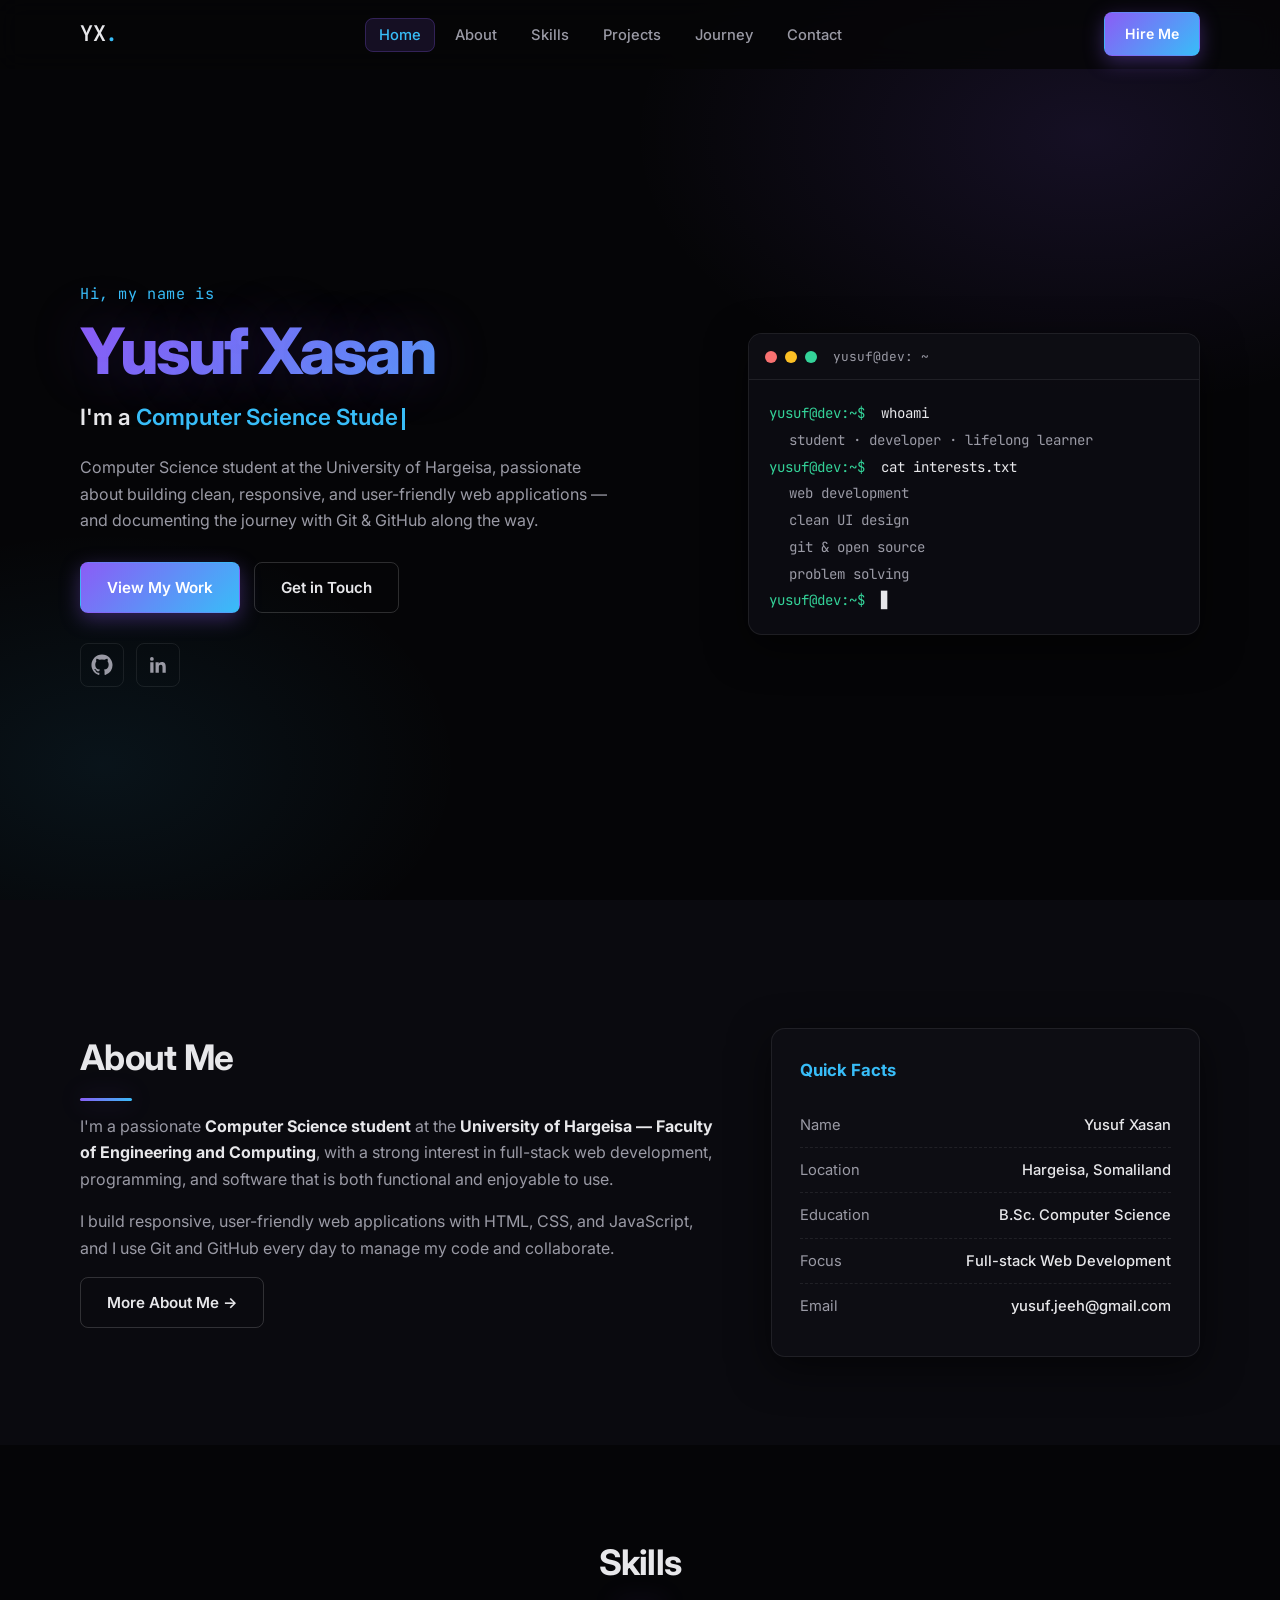
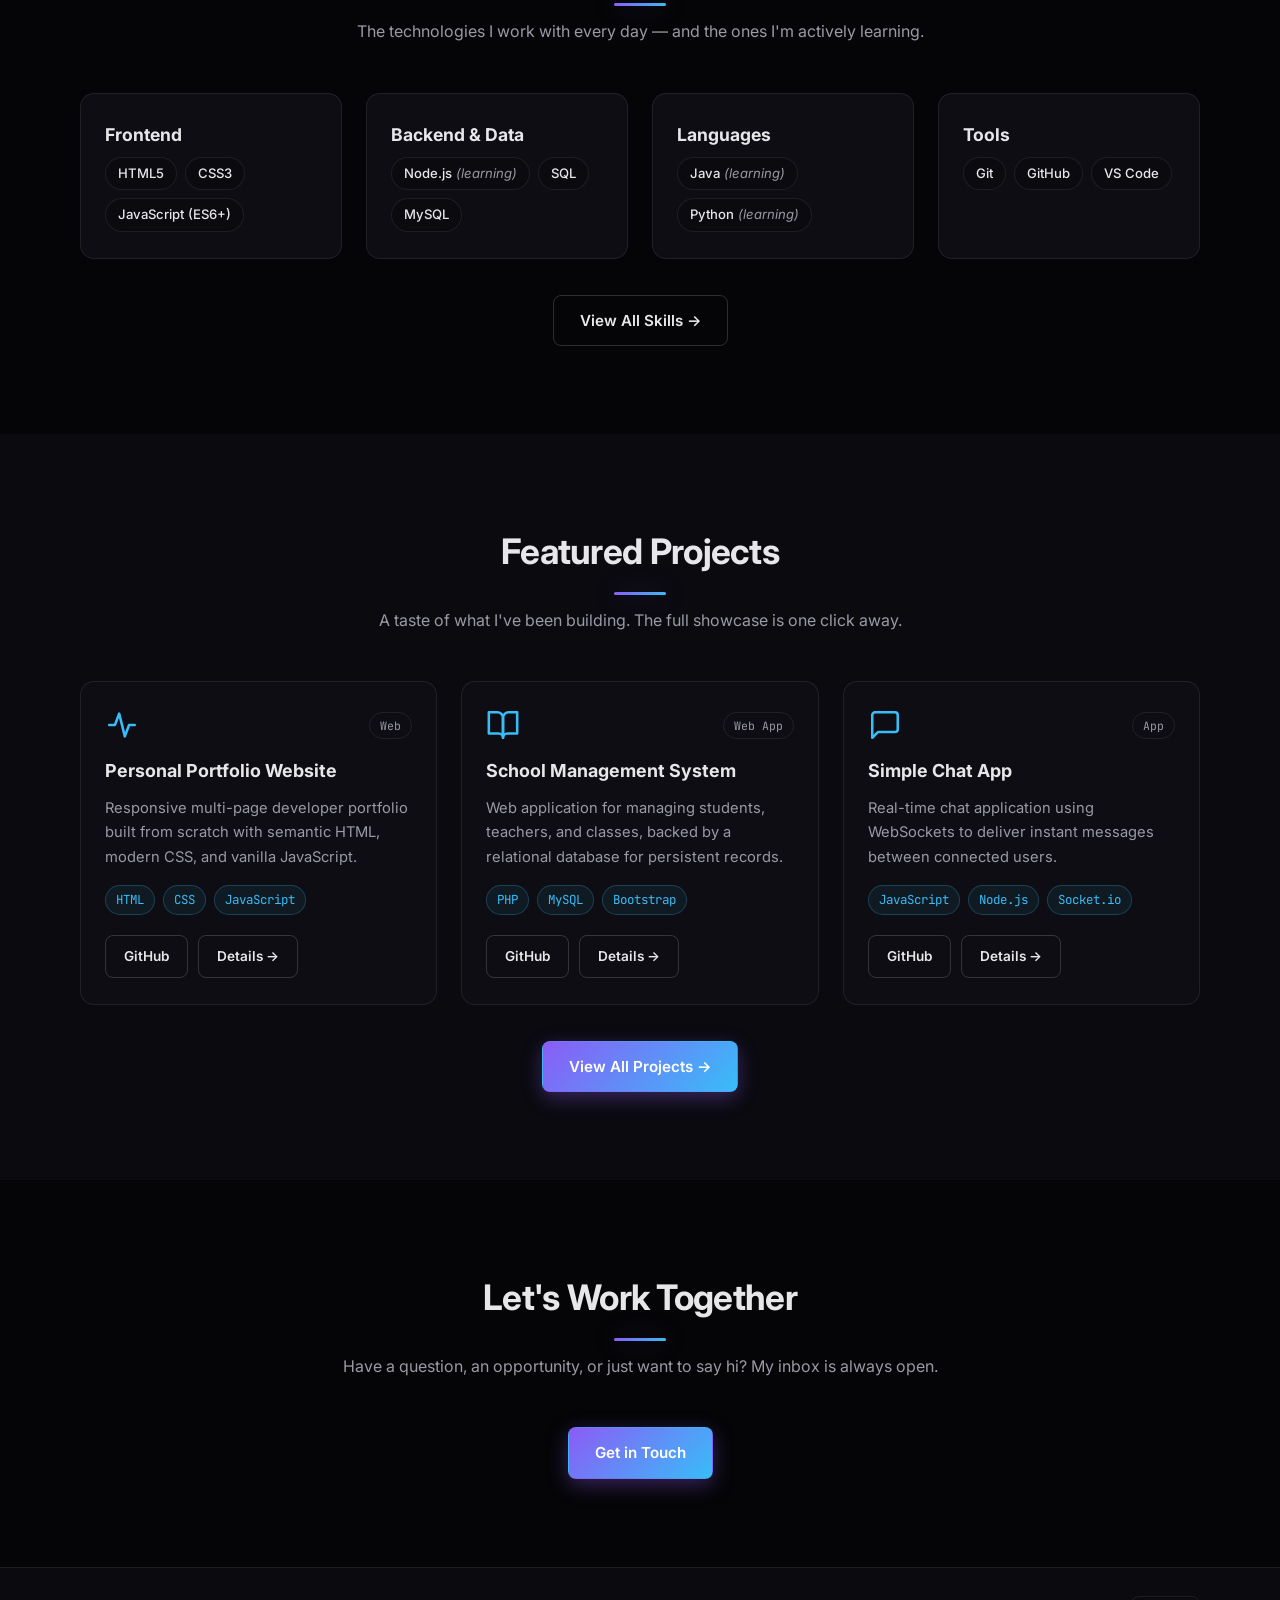
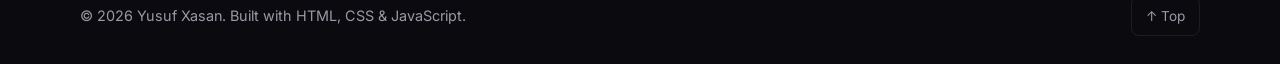
==== index.html @ bbfbe14c "refactor : Changing a name" ====
<!DOCTYPE html>
<html lang="en">
<head>
  <meta charset="UTF-8">
  <meta name="viewport" content="width=device-width, initial-scale=1.0">
  <meta name="description" content="Yusuf Xasan — Computer Science student and developer. Explore my skills, projects, and learning journey.">
  <meta name="author" content="Yusuf Xasan">
  <title>Yousuf H. Osman — Developer Portfolio</title>

  <!-- Favicon (inline SVG) -->
  <link rel="icon" href="data:image/svg+xml,%3Csvg xmlns='http://www.w3.org/2000/svg' viewBox='0 0 100 100'%3E%3Crect width='100' height='100' rx='20' fill='%238b5cf6'/%3E%3Ctext x='50' y='70' font-size='55' font-family='monospace' font-weight='bold' text-anchor='middle' fill='white'%3EYX%3C/text%3E%3C/svg%3E">

  <!-- Fonts -->
  <link rel="preconnect" href="https://fonts.googleapis.com">
  <link rel="preconnect" href="https://fonts.gstatic.com" crossorigin>
  <link href="https://fonts.googleapis.com/css2?family=Inter:wght@400;500;600;700;800&family=JetBrains+Mono:wght@400;600&display=swap" rel="stylesheet">

  <!-- Styles -->
  <link rel="stylesheet" href="css/style.css">
</head>
<body>

  <!-- Header / Navigation -->
  <header class="site-header" id="site-header">
    <nav class="nav container" aria-label="Primary">
      <a href="index.html" class="nav-logo" aria-label="Yusuf Xasan — home">YX<span class="nav-logo-dot">.</span></a>

      <ul class="nav-list" id="nav-list">
        <li><a href="index.html" class="nav-link active" aria-current="page">Home</a></li>
        <li><a href="pages/about.html" class="nav-link">About</a></li>
        <li><a href="pages/skills.html" class="nav-link">Skills</a></li>
        <li><a href="pages/projects.html" class="nav-link">Projects</a></li>
        <li><a href="pages/journey.html" class="nav-link">Journey</a></li>
        <li><a href="pages/contact.html" class="nav-link">Contact</a></li>
      </ul>

      <a href="pages/contact.html" class="btn btn-primary nav-cta">Hire Me</a>

      <button class="nav-toggle" id="nav-toggle" aria-label="Toggle navigation" aria-expanded="false" aria-controls="nav-list">
        <span></span><span></span><span></span>
      </button>
    </nav>
  </header>

  <main>
    <!-- ========== HERO ========== -->
    <section id="home" class="hero">
      <div class="container hero-grid">
        <div class="hero-content">
          <p class="hero-eyebrow reveal">Hi, my name is</p>

          <h1 class="hero-name reveal">Yusuf Xasan</h1>

          <p class="hero-role reveal">
            I'm a <span class="hero-typed" id="hero-typed">Computer Science Student</span>
          </p>

          <p class="hero-desc reveal">
            Computer Science student at the University of Hargeisa, passionate about building
            clean, responsive, and user-friendly web applications — and documenting the journey
            with Git &amp; GitHub along the way.
          </p>

          <div class="hero-actions reveal">
            <a href="pages/projects.html" class="btn btn-primary">View My Work</a>
            <a href="pages/contact.html" class="btn btn-outline">Get in Touch</a>
          </div>

          <div class="hero-social reveal">
            <!-- GitHub: https://github.com/Yousuf-Hassan -->
            <a href="https://github.com/Yousuf-Hassan" target="_blank" rel="noopener noreferrer"
               class="social-link" aria-label="GitHub" title="GitHub">
              <svg viewBox="0 0 24 24" width="22" height="22" fill="currentColor" aria-hidden="true"><path d="M12 .5C5.65.5.5 5.65.5 12c0 5.08 3.29 9.39 7.86 10.91.58.11.79-.25.79-.56 0-.28-.01-1.02-.02-2-3.2.7-3.87-1.54-3.87-1.54-.52-1.33-1.28-1.68-1.28-1.68-1.04-.71.08-.7.08-.7 1.15.08 1.76 1.18 1.76 1.18 1.03 1.75 2.69 1.25 3.34.95.1-.74.4-1.25.72-1.54-2.55-.29-5.23-1.28-5.23-5.68 0-1.26.45-2.28 1.18-3.09-.12-.29-.51-1.46.11-3.05 0 0 .96-.31 3.15 1.18a10.9 10.9 0 0 1 5.74 0c2.19-1.49 3.15-1.18 3.15-1.18.62 1.59.23 2.76.11 3.05.73.81 1.18 1.83 1.18 3.09 0 4.41-2.69 5.38-5.25 5.67.41.35.77 1.05.77 2.12 0 1.53-.01 2.76-.01 3.14 0 .31.21.67.8.56A11.52 11.52 0 0 0 23.5 12C23.5 5.65 18.35.5 12 .5Z"/></svg>
            </a>
            <!-- LinkedIn: placeholder profile link -->
            <a href="https://www.linkedin.com/feed/" target="_blank" rel="noopener noreferrer"
               class="social-link" aria-label="LinkedIn" title="LinkedIn">
              <svg viewBox="0 0 24 24" width="22" height="22" fill="currentColor" aria-hidden="true"><path d="M20.45 20.45h-3.55v-5.57c0-1.33-.03-3.04-1.85-3.04-1.86 0-2.14 1.45-2.14 2.94v5.67H9.35V9h3.41v1.56h.05c.48-.9 1.64-1.85 3.37-1.85 3.6 0 4.27 2.37 4.27 5.46v6.28ZM5.34 7.43a2.06 2.06 0 1 1 0-4.12 2.06 2.06 0 0 1 0 4.12ZM7.12 20.45H3.55V9h3.57v11.45Z"/></svg>
            </a>
          </div>
        </div>

        <!-- Decorative terminal card -->
        <div class="hero-terminal reveal" aria-hidden="true">
          <div class="terminal-bar">
            <span class="terminal-dot"></span>
            <span class="terminal-dot"></span>
            <span class="terminal-dot"></span>
            <span class="terminal-title">yusuf@dev: ~</span>
          </div>
          <div class="terminal-body">
            <p><span class="t-prompt">yusuf@dev:~$</span> whoami</p>
            <p class="t-out">student · developer · lifelong learner</p>
            <p><span class="t-prompt">yusuf@dev:~$</span> cat interests.txt</p>
            <p class="t-out">web development</p>
            <p class="t-out">clean UI design</p>
            <p class="t-out">git &amp; open source</p>
            <p class="t-out">problem solving</p>
            <p><span class="t-prompt">yusuf@dev:~$</span> <span class="t-cursor">▊</span></p>
          </div>
        </div>
      </div>
    </section>

    <!-- ========== ABOUT PREVIEW ========== -->
    <section id="about" class="section" style="background: var(--bg-soft);">
      <div class="container">
        <div class="about-grid">
          <div class="about-text">
            <h2 class="section-title reveal">About Me</h2>
            <p class="reveal">
              I'm a passionate <strong>Computer Science student</strong> at the
              <strong>University of Hargeisa — Faculty of Engineering and Computing</strong>,
              with a strong interest in full-stack web development, programming, and software
              that is both functional and enjoyable to use.
            </p>
            <p class="reveal">
              I build responsive, user-friendly web applications with HTML, CSS, and JavaScript,
              and I use Git and GitHub every day to manage my code and collaborate.
            </p>
            <a href="pages/about.html" class="btn btn-outline reveal">More About Me →</a>
          </div>

          <aside class="about-card reveal">
            <h3 class="about-card-title">Quick Facts</h3>
            <ul class="facts-list">
              <li><span class="fact-label">Name</span><span class="fact-value">Yusuf Xasan</span></li>
              <li><span class="fact-label">Location</span><span class="fact-value">Hargeisa, Somaliland</span></li>
              <li><span class="fact-label">Education</span><span class="fact-value">B.Sc. Computer Science</span></li>
              <li><span class="fact-label">Focus</span><span class="fact-value">Full-stack Web Development</span></li>
              <li><span class="fact-label">Email</span><span class="fact-value">yusuf.jeeh@gmail.com</span></li>
            </ul>
          </aside>
        </div>
      </div>
    </section>

    <!-- ========== SKILLS PREVIEW ========== -->
    <section id="skills" class="section">
      <div class="container">
        <h2 class="section-title center reveal">Skills</h2>
        <p class="section-sub center reveal">
          The technologies I work with every day — and the ones I'm actively learning.
        </p>

        <div class="skills-grid">
          <article class="skill-card reveal">
            <h3 class="skill-card-title">Frontend</h3>
            <ul class="skill-tags">
              <li>HTML5</li><li>CSS3</li><li>JavaScript (ES6+)</li>
            </ul>
          </article>
          <article class="skill-card reveal">
            <h3 class="skill-card-title">Backend &amp; Data</h3>
            <ul class="skill-tags">
              <li>Node.js <span class="tag-note">(learning)</span></li>
              <li>SQL</li><li>MySQL</li>
            </ul>
          </article>
          <article class="skill-card reveal">
            <h3 class="skill-card-title">Languages</h3>
            <ul class="skill-tags">
              <li>Java <span class="tag-note">(learning)</span></li>
              <li>Python <span class="tag-note">(learning)</span></li>
            </ul>
          </article>
          <article class="skill-card reveal">
            <h3 class="skill-card-title">Tools</h3>
            <ul class="skill-tags">
              <li>Git</li><li>GitHub</li><li>VS Code</li>
            </ul>
          </article>
        </div>

        <div style="text-align: center; margin-top: 36px;">
          <a href="pages/skills.html" class="btn btn-outline reveal">View All Skills →</a>
        </div>
      </div>
    </section>

    <!-- ========== FEATURED PROJECTS ========== -->
    <section id="projects" class="section" style="background: var(--bg-soft);">
      <div class="container">
        <h2 class="section-title center reveal">Featured Projects</h2>
        <p class="section-sub center reveal">
          A taste of what I've been building. The full showcase is one click away.
        </p>

        <div class="projects-grid">
          <!-- Project 1 -->
          <article class="project-card reveal">
            <div class="project-card-head">
              <svg viewBox="0 0 24 24" width="34" height="34" fill="none" stroke="var(--accent-2)" stroke-width="1.8" stroke-linecap="round" stroke-linejoin="round" aria-hidden="true"><path d="M3 12h4l3-8 4 16 3-8h4"/></svg>
              <span class="project-category">Web</span>
            </div>
            <h3 class="project-title">Personal Portfolio Website</h3>
            <p class="project-desc">
              Responsive multi-page developer portfolio built from scratch with semantic HTML,
              modern CSS, and vanilla JavaScript.
            </p>
            <ul class="project-tech">
              <li>HTML</li><li>CSS</li><li>JavaScript</li>
            </ul>
            <div class="project-actions">
              <a href="https://github.com/Yousuf-Hassan" target="_blank" rel="noopener noreferrer" class="btn btn-outline btn-sm">GitHub</a>
              <a href="pages/projects.html" class="btn btn-outline btn-sm">Details →</a>
            </div>
          </article>

          <!-- Project 2 -->
          <article class="project-card reveal">
            <div class="project-card-head">
              <svg viewBox="0 0 24 24" width="34" height="34" fill="none" stroke="var(--accent-2)" stroke-width="1.8" stroke-linecap="round" stroke-linejoin="round" aria-hidden="true"><path d="M2 3h6a4 4 0 0 1 4 4v14a3 3 0 0 0-3-3H2z"/><path d="M22 3h-6a4 4 0 0 0-4 4v14a3 3 0 0 1 3-3h7z"/></svg>
              <span class="project-category">Web App</span>
            </div>
            <h3 class="project-title">School Management System</h3>
            <p class="project-desc">
              Web application for managing students, teachers, and classes, backed by a relational
              database for persistent records.
            </p>
            <ul class="project-tech">
              <li>PHP</li><li>MySQL</li><li>Bootstrap</li>
            </ul>
            <div class="project-actions">
              <a href="https://github.com/Yousuf-Hassan" target="_blank" rel="noopener noreferrer" class="btn btn-outline btn-sm">GitHub</a>
              <a href="pages/projects.html" class="btn btn-outline btn-sm">Details →</a>
            </div>
          </article>

          <!-- Project 3 -->
          <article class="project-card reveal">
            <div class="project-card-head">
              <svg viewBox="0 0 24 24" width="34" height="34" fill="none" stroke="var(--accent-2)" stroke-width="1.8" stroke-linecap="round" stroke-linejoin="round" aria-hidden="true"><path d="M21 15a2 2 0 0 1-2 2H7l-4 4V5a2 2 0 0 1 2-2h14a2 2 0 0 1 2 2z"/></svg>
              <span class="project-category">App</span>
            </div>
            <h3 class="project-title">Simple Chat App</h3>
            <p class="project-desc">
              Real-time chat application using WebSockets to deliver instant messages between
              connected users.
            </p>
            <ul class="project-tech">
              <li>JavaScript</li><li>Node.js</li><li>Socket.io</li>
            </ul>
            <div class="project-actions">
              <a href="https://github.com/Yousuf-Hassan" target="_blank" rel="noopener noreferrer" class="btn btn-outline btn-sm">GitHub</a>
              <a href="pages/projects.html" class="btn btn-outline btn-sm">Details →</a>
            </div>
          </article>
        </div>

        <div style="text-align: center; margin-top: 36px;">
          <a href="pages/projects.html" class="btn btn-primary reveal">View All Projects →</a>
        </div>
      </div>
    </section>

    <!-- ========== CONTACT STRIP ========== -->
    <section id="contact" class="section">
      <div class="container" style="text-align: center;">
        <h2 class="section-title center reveal">Let's Work Together</h2>
        <p class="section-sub center reveal">
          Have a question, an opportunity, or just want to say hi? My inbox is always open.
        </p>
        <a href="pages/contact.html" class="btn btn-primary reveal">Get in Touch</a>
      </div>
    </section>
  </main>

  <!-- Footer -->
  <footer class="site-footer">
    <div class="container footer-inner">
      <p>© <span id="year"></span> Yusuf Xasan. Built with HTML, CSS &amp; JavaScript.</p>
      <a href="#home" class="back-to-top" aria-label="Back to top">↑ Top</a>
    </div>
  </footer>

  <script src="js/main.js"></script>
</body>
</html>
---- css/style.css ----
/* =========================================================
   Yusuf Xasan — Developer Portfolio
   Premium black/dark theme — shared styles for all pages
   ========================================================= */

/* ---------- Design tokens ---------- */
:root {
  --bg: #050507;
  --bg-soft: #0a0a0f;
  --surface: #0d0d13;
  --surface-2: #14141c;
  --border: rgba(255, 255, 255, 0.08);
  --border-strong: rgba(255, 255, 255, 0.16);
  --text: #e7e7ea;
  --text-muted: #9a9aa5;
  --accent: #8b5cf6;
  --accent-2: #38bdf8;
  --gradient: linear-gradient(135deg, var(--accent), var(--accent-2));
  --glow: 0 0 24px rgba(139, 92, 246, 0.35);
  --success: #34d399;
  --danger: #f87171;
  --radius: 14px;
  --radius-sm: 8px;
  --shadow: 0 12px 40px rgba(0, 0, 0, 0.55);
  --font-body: 'Inter', system-ui, -apple-system, sans-serif;
  --font-mono: 'JetBrains Mono', 'Fira Code', monospace;
  --nav-height: 68px;
  --container: 1120px;
  --transition: 0.25s ease;
}

/* ---------- Reset ---------- */
*,
*::before,
*::after {
  box-sizing: border-box;
  margin: 0;
  padding: 0;
}

html {
  scroll-behavior: smooth;
  scroll-padding-top: calc(var(--nav-height) + 12px);
}

body {
  font-family: var(--font-body);
  background-color: var(--bg);
  color: var(--text);
  line-height: 1.65;
  -webkit-font-smoothing: antialiased;
}

body::before {
  /* subtle fixed glow at the top of every page */
  content: '';
  position: fixed;
  inset: 0 0 auto 0;
  height: 420px;
  background:
    radial-gradient(600px 300px at 80% -80px, rgba(139, 92, 246, 0.14), transparent 70%),
    radial-gradient(500px 280px at 10% -120px, rgba(56, 189, 248, 0.10), transparent 70%);
  pointer-events: none;
  z-index: -1;
}

img {
  max-width: 100%;
  display: block;
}

a {
  color: inherit;
  text-decoration: none;
}

ul {
  list-style: none;
}

button {
  font-family: inherit;
  cursor: pointer;
}

.container {
  width: min(var(--container), 92%);
  margin-inline: auto;
}

.section {
  padding: 88px 0;
}

.section-title {
  font-size: clamp(1.7rem, 3.6vw, 2.2rem);
  font-weight: 700;
  margin-bottom: 12px;
  letter-spacing: -0.02em;
}

.section-title::after {
  content: '';
  display: block;
  width: 52px;
  height: 3px;
  margin-top: 12px;
  border-radius: 4px;
  background: var(--gradient);
  box-shadow: var(--glow);
}

.section-title.center {
  text-align: center;
}

.section-title.center::after {
  margin-inline: auto;
}

.section-sub {
  color: var(--text-muted);
  max-width: 640px;
  margin-bottom: 48px;
}

.section-sub.center {
  margin-inline: auto;
  text-align: center;
}

/* ---------- Buttons ---------- */
.btn {
  display: inline-flex;
  align-items: center;
  justify-content: center;
  gap: 8px;
  padding: 12px 26px;
  border-radius: var(--radius-sm);
  font-weight: 600;
  font-size: 0.95rem;
  border: 1px solid transparent;
  transition: var(--transition);
}

.btn-primary {
  background: var(--gradient);
  color: #fff;
  box-shadow: 0 6px 20px rgba(139, 92, 246, 0.35);
}

.btn-primary:hover {
  transform: translateY(-2px);
  box-shadow: 0 0 0 1px rgba(139, 92, 246, 0.4), 0 10px 28px rgba(139, 92, 246, 0.5);
}

.btn-outline {
  border-color: var(--border-strong);
  color: var(--text);
  background: transparent;
}

.btn-outline:hover {
  border-color: var(--accent);
  color: var(--accent-2);
  box-shadow: 0 0 18px rgba(139, 92, 246, 0.25);
}

.btn-sm {
  padding: 9px 18px;
  font-size: 0.85rem;
}

/* ---------- Header / Navigation ---------- */
.site-header {
  position: fixed;
  top: 0;
  left: 0;
  width: 100%;
  z-index: 100;
  background: rgba(5, 5, 7, 0.8);
  backdrop-filter: blur(12px);
  border-bottom: 1px solid transparent;
  transition: var(--transition);
}

.site-header.scrolled {
  border-bottom-color: var(--border);
  background: rgba(5, 5, 7, 0.94);
}

.nav {
  height: var(--nav-height);
  display: flex;
  align-items: center;
  justify-content: space-between;
  gap: 20px;
}

.nav-logo {
  font-family: var(--font-mono);
  font-weight: 600;
  font-size: 1.35rem;
  letter-spacing: -0.02em;
}

.nav-logo-dot {
  color: var(--accent-2);
}

.nav-list {
  display: flex;
  gap: 6px;
}

.nav-link {
  padding: 8px 14px;
  border-radius: var(--radius-sm);
  font-size: 0.92rem;
  font-weight: 500;
  color: var(--text-muted);
  transition: var(--transition);
}

.nav-link:hover {
  color: var(--text);
}

.nav-link.active {
  color: var(--accent-2);
  background: rgba(139, 92, 246, 0.12);
  border: 1px solid rgba(139, 92, 246, 0.25);
  padding: 7px 13px;
}

.nav-cta {
  padding: 9px 20px;
  font-size: 0.88rem;
}

/* Hamburger (mobile) */
.nav-toggle {
  display: none;
  flex-direction: column;
  gap: 5px;
  background: none;
  border: none;
  padding: 6px;
}

.nav-toggle span {
  width: 24px;
  height: 2px;
  background: var(--text);
  border-radius: 2px;
  transition: var(--transition);
}

.nav-toggle.open span:nth-child(1) { transform: translateY(7px) rotate(45deg); }
.nav-toggle.open span:nth-child(2) { opacity: 0; }
.nav-toggle.open span:nth-child(3) { transform: translateY(-7px) rotate(-45deg); }

/* ---------- Home hero ---------- */
.hero {
  min-height: 100vh;
  display: flex;
  align-items: center;
  padding-top: var(--nav-height);
  background:
    radial-gradient(700px 420px at 85% 15%, rgba(139, 92, 246, 0.12), transparent 65%),
    radial-gradient(550px 360px at 8% 85%, rgba(56, 189, 248, 0.08), transparent 65%),
    var(--bg);
}

.hero-grid {
  display: grid;
  grid-template-columns: 1.15fr 0.85fr;
  gap: 56px;
  align-items: center;
}

.hero-eyebrow {
  font-family: var(--font-mono);
  color: var(--accent-2);
  font-size: 0.95rem;
  margin-bottom: 10px;
  letter-spacing: 0.04em;
}

.hero-name {
  font-size: clamp(2.6rem, 6vw, 4rem);
  font-weight: 800;
  letter-spacing: -0.03em;
  line-height: 1.08;
  background: var(--gradient);
  -webkit-background-clip: text;
  background-clip: text;
  -webkit-text-fill-color: transparent;
  color: transparent;
  text-shadow: 0 0 60px rgba(139, 92, 246, 0.25);
}

.hero-role {
  font-size: clamp(1.1rem, 2.4vw, 1.4rem);
  font-weight: 600;
  color: var(--text);
  margin: 14px 0 18px;
  min-height: 1.6em;
}

.hero-typed {
  color: var(--accent-2);
}

.hero-typed::after {
  content: '';
  display: inline-block;
  width: 3px;
  height: 1em;
  margin-left: 4px;
  vertical-align: text-bottom;
  background: var(--accent-2);
  animation: blink 0.9s step-end infinite;
}

@keyframes blink {
  50% { opacity: 0; }
}

.hero-desc {
  color: var(--text-muted);
  max-width: 540px;
  margin-bottom: 28px;
}

.hero-actions {
  display: flex;
  gap: 14px;
  flex-wrap: wrap;
  margin-bottom: 30px;
}

.hero-social {
  display: flex;
  gap: 12px;
}

.social-link {
  display: inline-flex;
  align-items: center;
  justify-content: center;
  width: 44px;
  height: 44px;
  border: 1px solid var(--border);
  border-radius: var(--radius-sm);
  color: var(--text-muted);
  transition: var(--transition);
}

.social-link:hover {
  color: var(--accent-2);
  border-color: var(--accent);
  box-shadow: 0 0 16px rgba(139, 92, 246, 0.3);
  transform: translateY(-3px);
}

/* Terminal card */
.hero-terminal {
  border: 1px solid var(--border);
  border-radius: var(--radius);
  background: rgba(13, 13, 19, 0.85);
  box-shadow: var(--shadow);
  overflow: hidden;
}

.terminal-bar {
  display: flex;
  align-items: center;
  gap: 8px;
  padding: 12px 16px;
  background: var(--surface);
  border-bottom: 1px solid var(--border);
}

.terminal-dot {
  width: 12px;
  height: 12px;
  border-radius: 50%;
  background: var(--danger);
}

.terminal-dot:nth-child(2) { background: #fbbf24; }
.terminal-dot:nth-child(3) { background: var(--success); }

.terminal-title {
  margin-left: 8px;
  font-family: var(--font-mono);
  font-size: 0.8rem;
  color: var(--text-muted);
}

.terminal-body {
  padding: 20px;
  font-family: var(--font-mono);
  font-size: 0.88rem;
  line-height: 1.9;
}

.t-prompt {
  color: var(--success);
  margin-right: 8px;
}

.t-out {
  color: var(--text-muted);
  padding-left: 1.4em;
}

.t-cursor {
  animation: blink 1s step-end infinite;
}

/* ---------- Page hero (subpages) ---------- */
.page-hero {
  padding: calc(var(--nav-height) + 88px) 0 64px;
  border-bottom: 1px solid var(--border);
  background:
    radial-gradient(600px 300px at 75% -40px, rgba(139, 92, 246, 0.10), transparent 70%),
    var(--bg-soft);
}

.page-hero-inner {
  display: flex;
  flex-direction: column;
  gap: 16px;
}

.page-kicker {
  font-family: var(--font-mono);
  font-size: 0.85rem;
  color: var(--accent-2);
  letter-spacing: 0.06em;
  text-transform: uppercase;
}

.page-hero-title {
  font-size: clamp(2.2rem, 5vw, 3.2rem);
  font-weight: 800;
  letter-spacing: -0.03em;
  line-height: 1.1;
  background: var(--gradient);
  -webkit-background-clip: text;
  background-clip: text;
  -webkit-text-fill-color: transparent;
  color: transparent;
}

.page-hero-sub {
  color: var(--text-muted);
  max-width: 640px;
}

/* ---------- Cards ---------- */
.card {
  background: var(--surface);
  border: 1px solid var(--border);
  border-radius: var(--radius);
  padding: 26px 24px;
  transition: var(--transition);
}

.card:hover {
  transform: translateY(-4px);
  border-color: rgba(139, 92, 246, 0.45);
  box-shadow: var(--shadow);
}

/* ---------- About (home preview + about page) ---------- */
.about-grid {
  display: grid;
  grid-template-columns: 1.2fr 0.8fr;
  gap: 48px;
  align-items: start;
  margin-top: 40px;
}

.about-text p {
  color: var(--text-muted);
  margin-bottom: 16px;
}

.about-text strong {
  color: var(--text);
}

.about-card {
  background: var(--surface);
  border: 1px solid var(--border);
  border-radius: var(--radius);
  padding: 28px;
  box-shadow: var(--shadow);
}

.about-card-title {
  font-size: 1.05rem;
  margin-bottom: 18px;
  color: var(--accent-2);
}

.facts-list li {
  display: flex;
  justify-content: space-between;
  gap: 16px;
  padding: 10px 0;
  border-bottom: 1px dashed var(--border);
  font-size: 0.92rem;
}

.facts-list li:last-child {
  border-bottom: none;
}

.fact-label {
  color: var(--text-muted);
}

.fact-value {
  text-align: right;
  font-weight: 500;
}

/* ---------- Skills ---------- */
.skills-grid {
  display: grid;
  grid-template-columns: repeat(auto-fit, minmax(240px, 1fr));
  gap: 24px;
  margin-top: 8px;
}

.skill-card {
  background: var(--surface);
  border: 1px solid var(--border);
  border-radius: var(--radius);
  padding: 26px 24px;
  transition: var(--transition);
}

.skill-card:hover {
  transform: translateY(-4px);
  border-color: rgba(139, 92, 246, 0.45);
  box-shadow: var(--shadow);
}

.skill-card-icon {
  width: 52px;
  height: 52px;
  display: flex;
  align-items: center;
  justify-content: center;
  border-radius: 12px;
  background: rgba(139, 92, 246, 0.14);
  color: var(--accent);
  box-shadow: inset 0 0 0 1px rgba(139, 92, 246, 0.25);
  margin-bottom: 16px;
}

.skill-card-title {
  font-size: 1.1rem;
  margin-bottom: 8px;
}

.skill-card-text {
  color: var(--text-muted);
  font-size: 0.92rem;
  margin-bottom: 16px;
}

.skill-tags {
  display: flex;
  flex-wrap: wrap;
  gap: 8px;
}

.skill-tags li {
  font-size: 0.82rem;
  font-weight: 500;
  padding: 5px 12px;
  border-radius: 999px;
  border: 1px solid var(--border);
  color: var(--text);
  background: var(--bg-soft);
  transition: var(--transition);
}

.skill-tags li:hover {
  border-color: var(--accent);
  color: var(--accent-2);
  box-shadow: 0 0 12px rgba(139, 92, 246, 0.25);
}

.tag-note {
  color: var(--text-muted);
  font-weight: 400;
  font-style: italic;
}

/* ---------- Projects ---------- */
.projects-grid {
  display: grid;
  grid-template-columns: repeat(auto-fit, minmax(300px, 1fr));
  gap: 24px;
  margin-top: 8px;
}

.project-card {
  display: flex;
  flex-direction: column;
  background: var(--surface);
  border: 1px solid var(--border);
  border-radius: var(--radius);
  padding: 26px 24px;
  transition: var(--transition);
}

.project-card:hover {
  transform: translateY(-4px);
  border-color: rgba(139, 92, 246, 0.45);
  box-shadow: var(--shadow);
}

.project-card-head {
  display: flex;
  align-items: center;
  justify-content: space-between;
  margin-bottom: 14px;
}

.project-category {
  font-family: var(--font-mono);
  font-size: 0.72rem;
  color: var(--text-muted);
  border: 1px solid var(--border);
  padding: 3px 10px;
  border-radius: 999px;
}

.project-title {
  font-size: 1.12rem;
  margin-bottom: 10px;
}

.project-desc {
  color: var(--text-muted);
  font-size: 0.92rem;
  margin-bottom: 16px;
  flex-grow: 1;
}

.project-tech {
  display: flex;
  flex-wrap: wrap;
  gap: 8px;
  margin-bottom: 20px;
}

.project-tech li {
  font-family: var(--font-mono);
  font-size: 0.78rem;
  color: var(--accent-2);
  background: rgba(56, 189, 248, 0.07);
  border: 1px solid rgba(56, 189, 248, 0.25);
  padding: 4px 10px;
  border-radius: 999px;
}

.project-actions {
  display: flex;
  gap: 10px;
}

.demo-note {
  font-weight: 400;
  color: var(--text-muted);
}

/* ---------- Journey timeline ---------- */
.learning-grid {
  display: grid;
  grid-template-columns: repeat(auto-fit, minmax(300px, 1fr));
  gap: 24px;
  margin-top: 8px;
  align-items: start;
}

.learning-card {
  background: var(--surface);
  border: 1px solid var(--border);
  border-radius: var(--radius);
  padding: 28px 26px;
}

.learning-card-title {
  font-size: 1.15rem;
  margin-bottom: 20px;
  padding-bottom: 12px;
  border-bottom: 1px solid var(--border);
  color: var(--accent-2);
}

.timeline {
  display: flex;
  flex-direction: column;
  gap: 22px;
}

.timeline-item {
  position: relative;
  padding-left: 18px;
}

.timeline-item::before {
  content: '';
  position: absolute;
  left: 0;
  top: 8px;
  width: 8px;
  height: 8px;
  border-radius: 50%;
  background: var(--gradient);
  box-shadow: 0 0 10px rgba(139, 92, 246, 0.6);
}

.timeline-period {
  display: inline-block;
  font-family: var(--font-mono);
  font-size: 0.75rem;
  color: var(--accent-2);
  background: rgba(56, 189, 248, 0.07);
  border: 1px solid rgba(56, 189, 248, 0.25);
  padding: 2px 10px;
  border-radius: 999px;
  margin-bottom: 8px;
}

.timeline-heading {
  font-size: 1rem;
  margin-bottom: 6px;
}

.timeline-text {
  color: var(--text-muted);
  font-size: 0.9rem;
}

/* Full-width vertical timeline (journey page) */
.journey-timeline {
  position: relative;
  margin-top: 8px;
  padding-left: 28px;
}

.journey-timeline::before {
  content: '';
  position: absolute;
  left: 6px;
  top: 4px;
  bottom: 4px;
  width: 2px;
  background: linear-gradient(180deg, var(--accent), var(--accent-2), transparent);
}

.journey-item {
  position: relative;
  margin-bottom: 40px;
}

.journey-item::before {
  content: '';
  position: absolute;
  left: -28px;
  top: 6px;
  width: 14px;
  height: 14px;
  border-radius: 50%;
  background: var(--bg);
  border: 2px solid var(--accent);
  box-shadow: 0 0 14px rgba(139, 92, 246, 0.6);
}

.journey-item:last-child {
  margin-bottom: 0;
}

.journey-period {
  font-family: var(--font-mono);
  font-size: 0.78rem;
  color: var(--accent-2);
  margin-bottom: 4px;
}

.journey-title {
  font-size: 1.25rem;
  margin-bottom: 8px;
}

.journey-text {
  color: var(--text-muted);
  max-width: 720px;
}

/* ---------- Contact ---------- */
.contact-grid {
  display: grid;
  grid-template-columns: 0.85fr 1.15fr;
  gap: 32px;
  align-items: start;
  margin-top: 8px;
}

.contact-list {
  display: flex;
  flex-direction: column;
  gap: 6px;
}

.contact-item {
  display: flex;
  align-items: center;
  gap: 16px;
  padding: 14px;
  border-radius: var(--radius-sm);
  transition: var(--transition);
}

.contact-item:hover {
  background: var(--surface);
}

.contact-icon {
  flex-shrink: 0;
  width: 44px;
  height: 44px;
  display: flex;
  align-items: center;
  justify-content: center;
  border-radius: 12px;
  background: rgba(139, 92, 246, 0.14);
  color: var(--accent);
  box-shadow: inset 0 0 0 1px rgba(139, 92, 246, 0.25);
}

.contact-label {
  display: block;
  font-size: 0.78rem;
  text-transform: uppercase;
  letter-spacing: 0.06em;
  color: var(--text-muted);
}

.contact-value {
  font-size: 0.95rem;
  font-weight: 500;
  word-break: break-word;
}

a.contact-value:hover {
  color: var(--accent-2);
}

.contact-form {
  background: var(--surface);
  border: 1px solid var(--border);
  border-radius: var(--radius);
  padding: 30px;
  box-shadow: var(--shadow);
}

.form-row {
  display: grid;
  grid-template-columns: 1fr 1fr;
  gap: 16px;
}

.form-field {
  margin-bottom: 18px;
}

.form-label {
  display: block;
  font-size: 0.85rem;
  font-weight: 500;
  margin-bottom: 8px;
}

.form-input {
  width: 100%;
  padding: 12px 14px;
  border-radius: var(--radius-sm);
  border: 1px solid var(--border);
  background: var(--bg-soft);
  color: var(--text);
  font-family: inherit;
  font-size: 0.95rem;
  transition: var(--transition);
}

.form-input:focus {
  outline: none;
  border-color: var(--accent);
  box-shadow: 0 0 0 3px rgba(139, 92, 246, 0.2), 0 0 14px rgba(139, 92, 246, 0.15);
}

.form-input::placeholder {
  color: #565664;
}

.form-input.invalid {
  border-color: var(--danger);
}

.form-error {
  display: none;
  color: var(--danger);
  font-size: 0.8rem;
  margin-top: 6px;
}

.form-error.show {
  display: block;
}

.form-submit {
  width: 100%;
  margin-top: 4px;
}

.form-success {
  margin-top: 16px;
  padding: 14px;
  border-radius: var(--radius-sm);
  background: rgba(52, 211, 153, 0.1);
  border: 1px solid rgba(52, 211, 153, 0.35);
  color: var(--success);
  font-size: 0.9rem;
}

.form-note {
  margin-top: 14px;
  font-size: 0.8rem;
  color: var(--text-muted);
  text-align: center;
}

/* ---------- Footer ---------- */
.site-footer {
  border-top: 1px solid var(--border);
  padding: 28px 0;
  background: var(--bg-soft);
}

.footer-inner {
  display: flex;
  align-items: center;
  justify-content: space-between;
  gap: 16px;
  flex-wrap: wrap;
  font-size: 0.9rem;
  color: var(--text-muted);
}

.back-to-top {
  font-size: 0.85rem;
  padding: 8px 14px;
  border: 1px solid var(--border);
  border-radius: var(--radius-sm);
  transition: var(--transition);
}

.back-to-top:hover {
  border-color: var(--accent);
  color: var(--accent-2);
  box-shadow: 0 0 14px rgba(139, 92, 246, 0.25);
}

/* ---------- Scroll reveal (JS-enhanced only) ---------- */
html.js .reveal {
  opacity: 0;
  transform: translateY(24px);
  transition: opacity 0.6s ease, transform 0.6s ease;
}

html.js .reveal.visible {
  opacity: 1;
  transform: translateY(0);
}

/* ---------- Polish ---------- */
::selection {
  background: rgba(139, 92, 246, 0.5);
  color: #fff;
}

:focus-visible {
  outline: 2px solid var(--accent-2);
  outline-offset: 3px;
  border-radius: 4px;
}

::-webkit-scrollbar {
  width: 10px;
}

::-webkit-scrollbar-track {
  background: var(--bg);
}

::-webkit-scrollbar-thumb {
  background: var(--surface-2);
  border-radius: 10px;
}

::-webkit-scrollbar-thumb:hover {
  background: var(--accent);
}

/* ---------- Responsive ---------- */
@media (max-width: 860px) {
  .section {
    padding: 72px 0;
  }

  .nav-cta {
    display: none;
  }

  .nav-toggle {
    display: flex;
  }

  .nav-list {
    position: fixed;
    top: var(--nav-height);
    right: 0;
    flex-direction: column;
    width: min(300px, 82vw);
    padding: 20px;
    gap: 4px;
    background: var(--surface);
    border: 1px solid var(--border);
    border-right: none;
    border-radius: 0 0 0 var(--radius);
    box-shadow: var(--shadow);
    transform: translateX(100%);
    transition: transform 0.3s ease;
  }

  .nav-list.open {
    transform: translateX(0);
  }

  .hero-grid {
    grid-template-columns: 1fr;
    gap: 36px;
    padding-block: 40px;
  }

  .hero-terminal {
    max-width: 520px;
  }

  .about-grid {
    grid-template-columns: 1fr;
    gap: 32px;
  }

  .contact-grid {
    grid-template-columns: 1fr;
  }

  .form-row {
    grid-template-columns: 1fr;
    gap: 0;
  }
}

/* Respect users who prefer reduced motion */
@media (prefers-reduced-motion: reduce) {
  html {
    scroll-behavior: auto;
  }

  html.js .reveal {
    opacity: 1;
    transform: none;
    transition: none;
  }

  .hero-typed::after,
  .t-cursor {
    animation: none;
  }
}
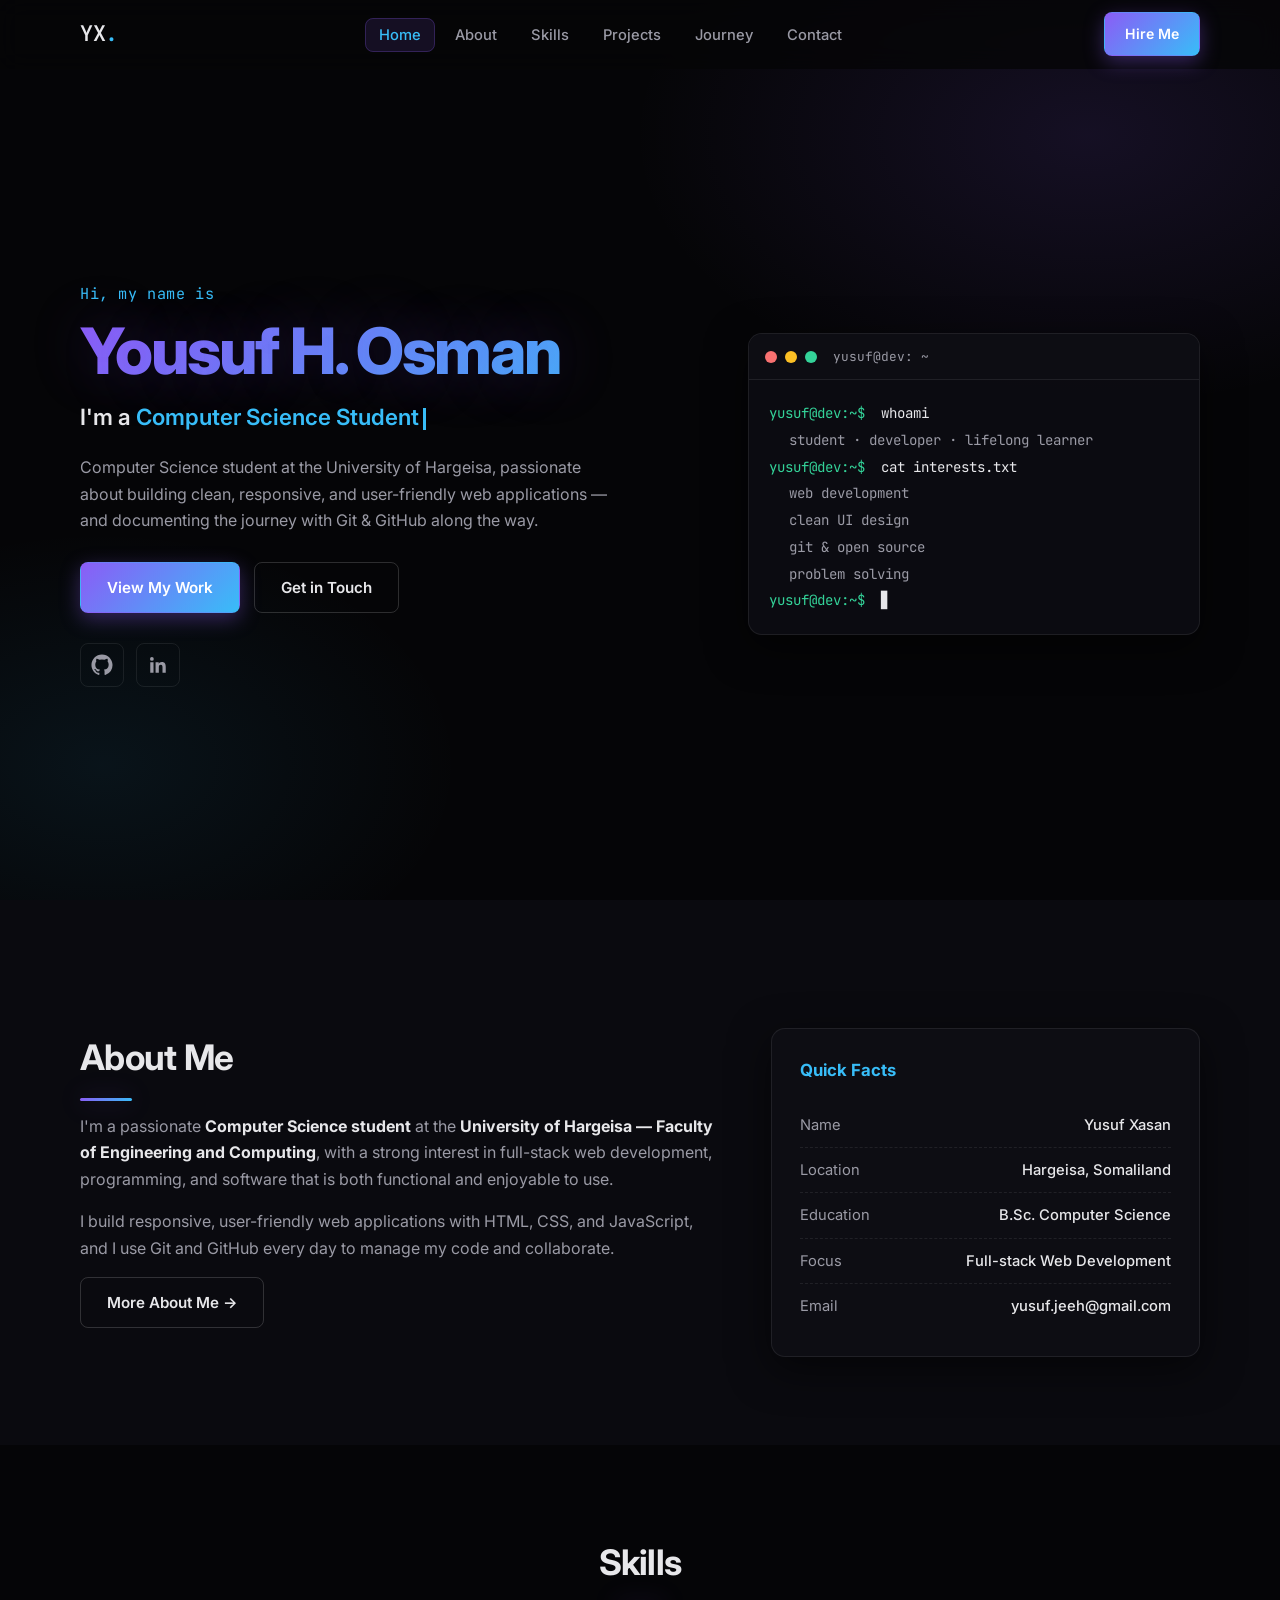
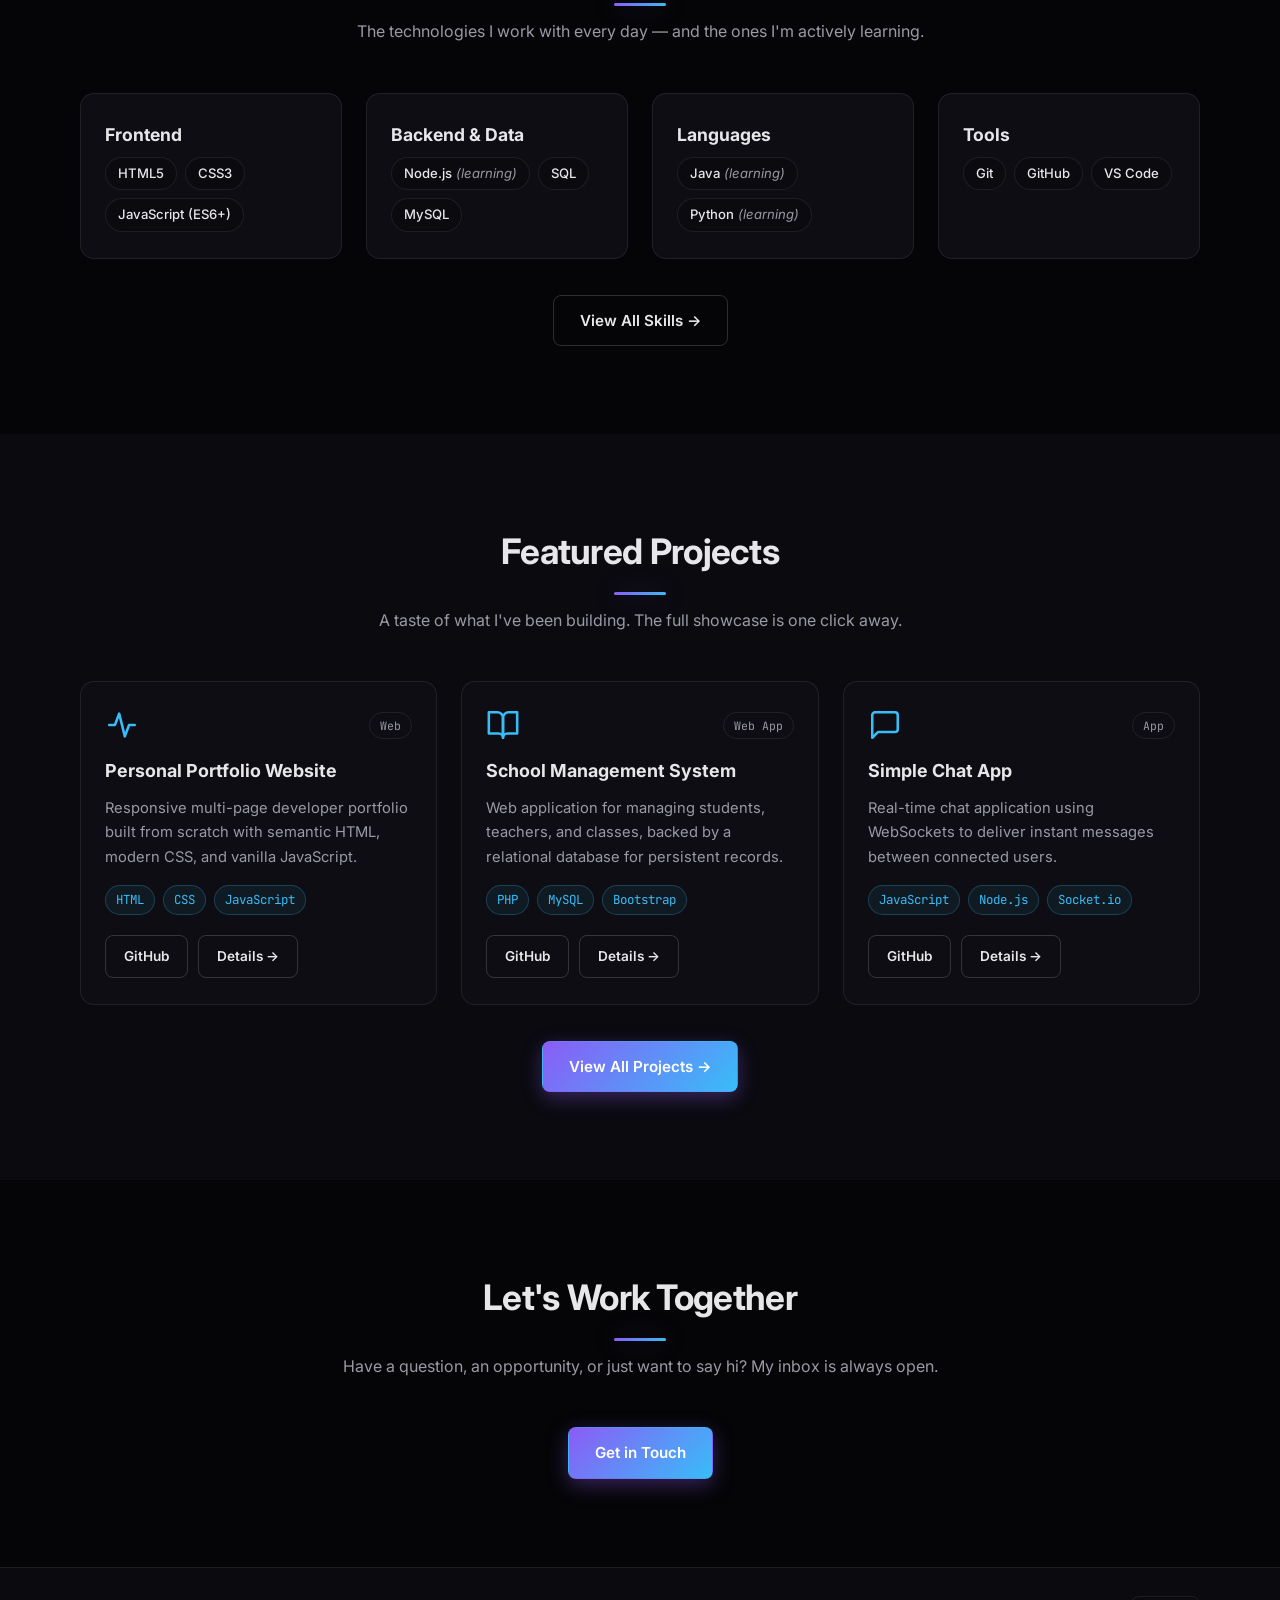
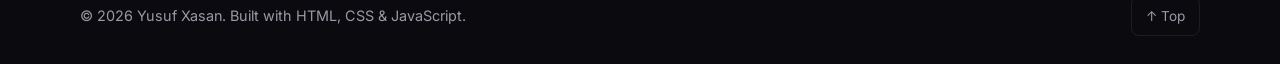
==== commit 6ad75c23: "refactor : Changing a name" ====
--- a/index.html
+++ b/index.html
@@ -5,7 +5,7 @@
   <meta name="viewport" content="width=device-width, initial-scale=1.0">
   <meta name="description" content="Yusuf Xasan — Computer Science student and developer. Explore my skills, projects, and learning journey.">
   <meta name="author" content="Yusuf Xasan">
-  <title>Yousuf H. Osman — Developer Portfolio</title>
+  <title>Yusuf H. Osman — Developer Portfolio</title>
 
   <!-- Favicon (inline SVG) -->
   <link rel="icon" href="data:image/svg+xml,%3Csvg xmlns='http://www.w3.org/2000/svg' viewBox='0 0 100 100'%3E%3Crect width='100' height='100' rx='20' fill='%238b5cf6'/%3E%3Ctext x='50' y='70' font-size='55' font-family='monospace' font-weight='bold' text-anchor='middle' fill='white'%3EYX%3C/text%3E%3C/svg%3E">
@@ -49,7 +49,7 @@
         <div class="hero-content">
           <p class="hero-eyebrow reveal">Hi, my name is</p>
 
-          <h1 class="hero-name reveal">Yusuf Xasan</h1>
+          <h1 class="hero-name reveal">Yousuf H. Osman</h1>
 
           <p class="hero-role reveal">
             I'm a <span class="hero-typed" id="hero-typed">Computer Science Student</span>
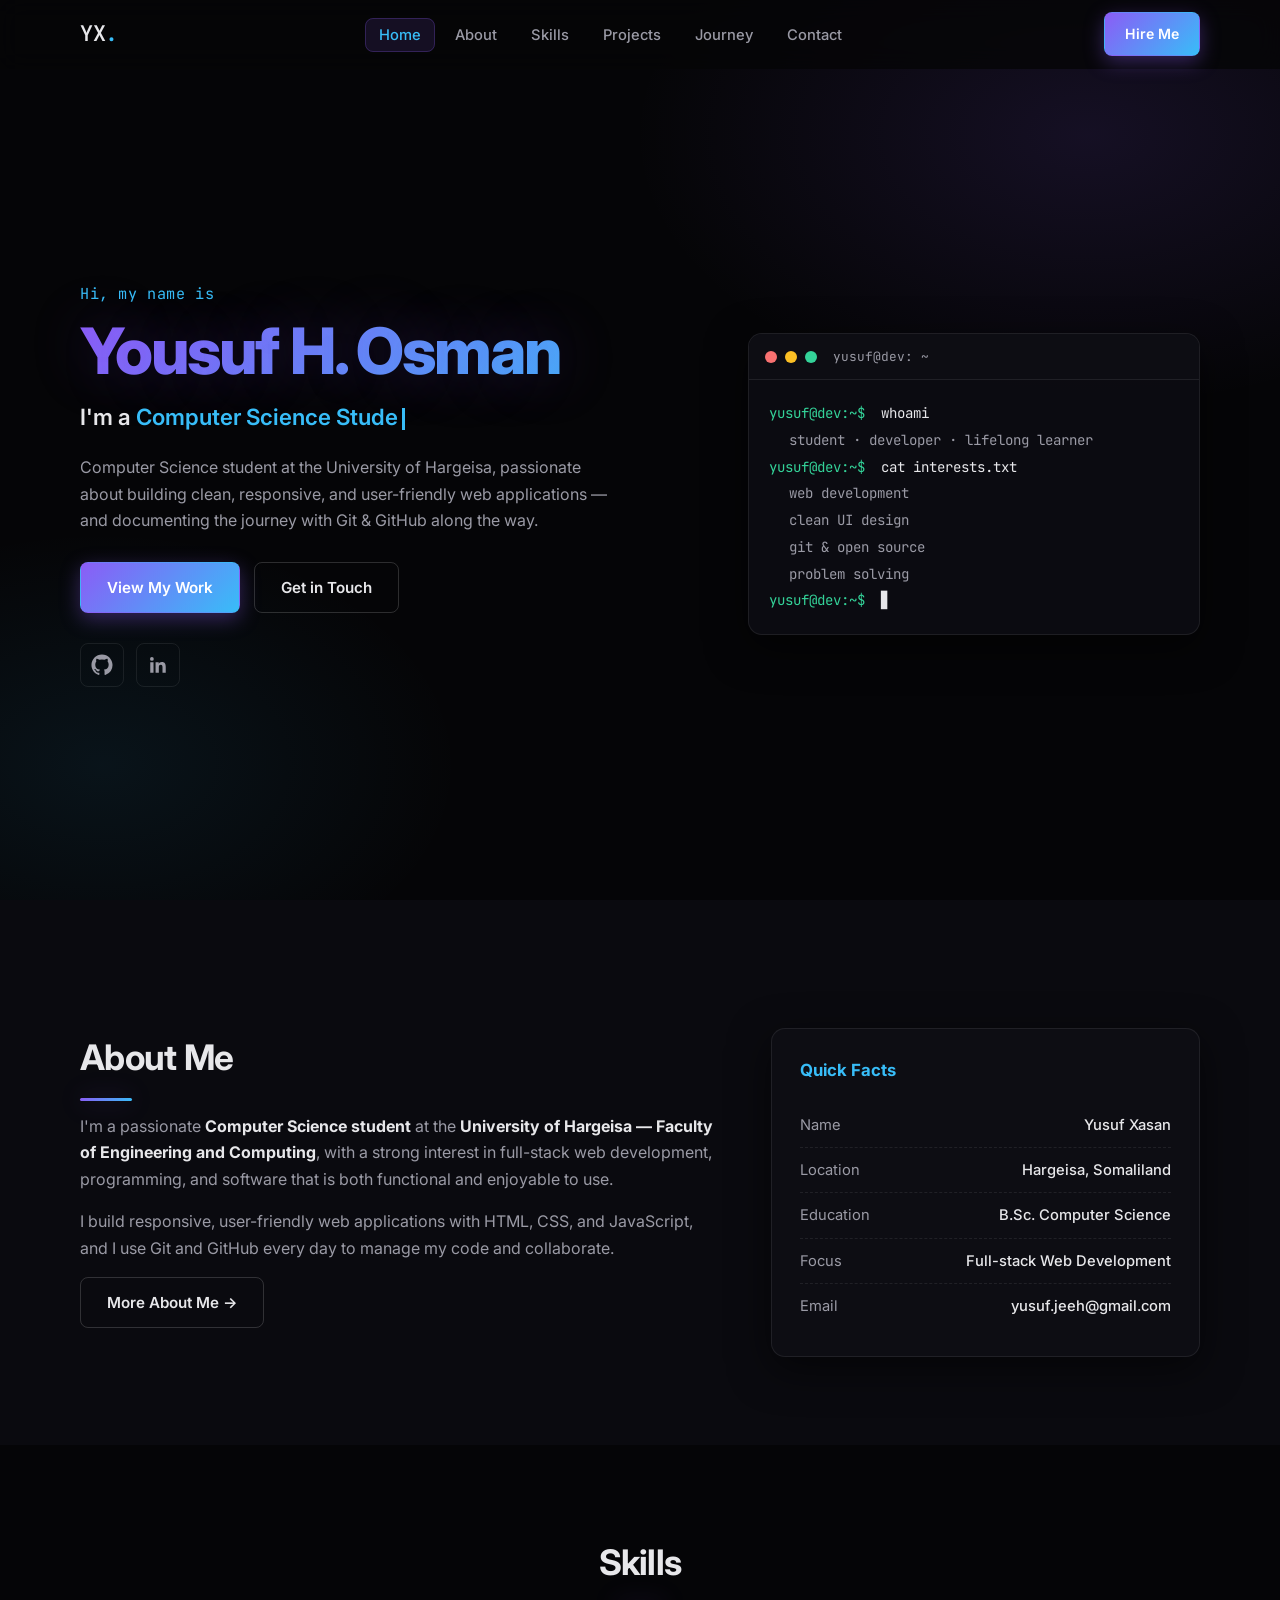
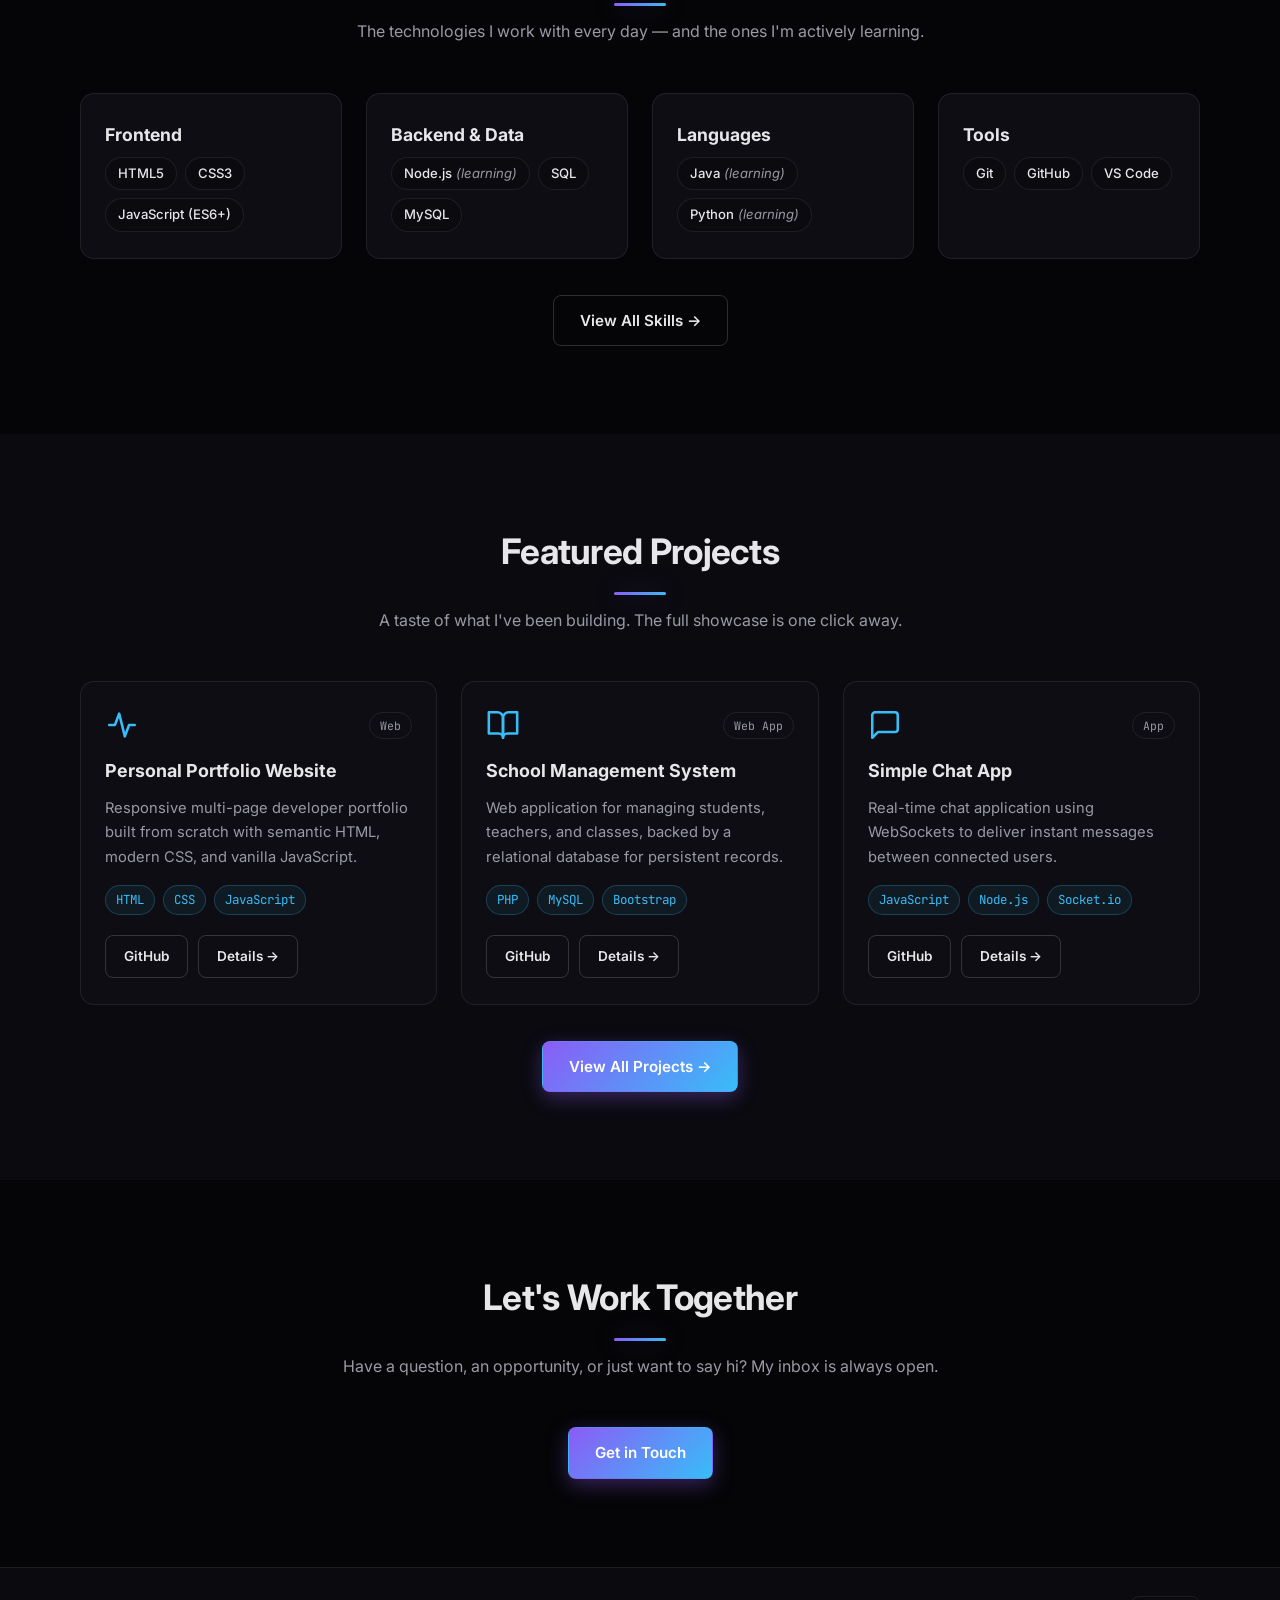
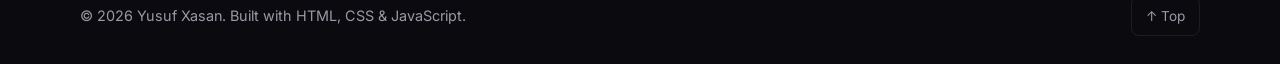
==== commit e6f35801: "fix : my Linkedin Url" ====
--- a/index.html
+++ b/index.html
@@ -73,7 +73,7 @@
               <svg viewBox="0 0 24 24" width="22" height="22" fill="currentColor" aria-hidden="true"><path d="M12 .5C5.65.5.5 5.65.5 12c0 5.08 3.29 9.39 7.86 10.91.58.11.79-.25.79-.56 0-.28-.01-1.02-.02-2-3.2.7-3.87-1.54-3.87-1.54-.52-1.33-1.28-1.68-1.28-1.68-1.04-.71.08-.7.08-.7 1.15.08 1.76 1.18 1.76 1.18 1.03 1.75 2.69 1.25 3.34.95.1-.74.4-1.25.72-1.54-2.55-.29-5.23-1.28-5.23-5.68 0-1.26.45-2.28 1.18-3.09-.12-.29-.51-1.46.11-3.05 0 0 .96-.31 3.15 1.18a10.9 10.9 0 0 1 5.74 0c2.19-1.49 3.15-1.18 3.15-1.18.62 1.59.23 2.76.11 3.05.73.81 1.18 1.83 1.18 3.09 0 4.41-2.69 5.38-5.25 5.67.41.35.77 1.05.77 2.12 0 1.53-.01 2.76-.01 3.14 0 .31.21.67.8.56A11.52 11.52 0 0 0 23.5 12C23.5 5.65 18.35.5 12 .5Z"/></svg>
             </a>
             <!-- LinkedIn: placeholder profile link -->
-            <a href="https://www.linkedin.com/feed/" target="_blank" rel="noopener noreferrer"
+            <a href="https://www.linkedin.com/in/yousuf-h-osman-4212aa3b0/" target="_blank" rel="noopener noreferrer"
                class="social-link" aria-label="LinkedIn" title="LinkedIn">
               <svg viewBox="0 0 24 24" width="22" height="22" fill="currentColor" aria-hidden="true"><path d="M20.45 20.45h-3.55v-5.57c0-1.33-.03-3.04-1.85-3.04-1.86 0-2.14 1.45-2.14 2.94v5.67H9.35V9h3.41v1.56h.05c.48-.9 1.64-1.85 3.37-1.85 3.6 0 4.27 2.37 4.27 5.46v6.28ZM5.34 7.43a2.06 2.06 0 1 1 0-4.12 2.06 2.06 0 0 1 0 4.12ZM7.12 20.45H3.55V9h3.57v11.45Z"/></svg>
             </a>
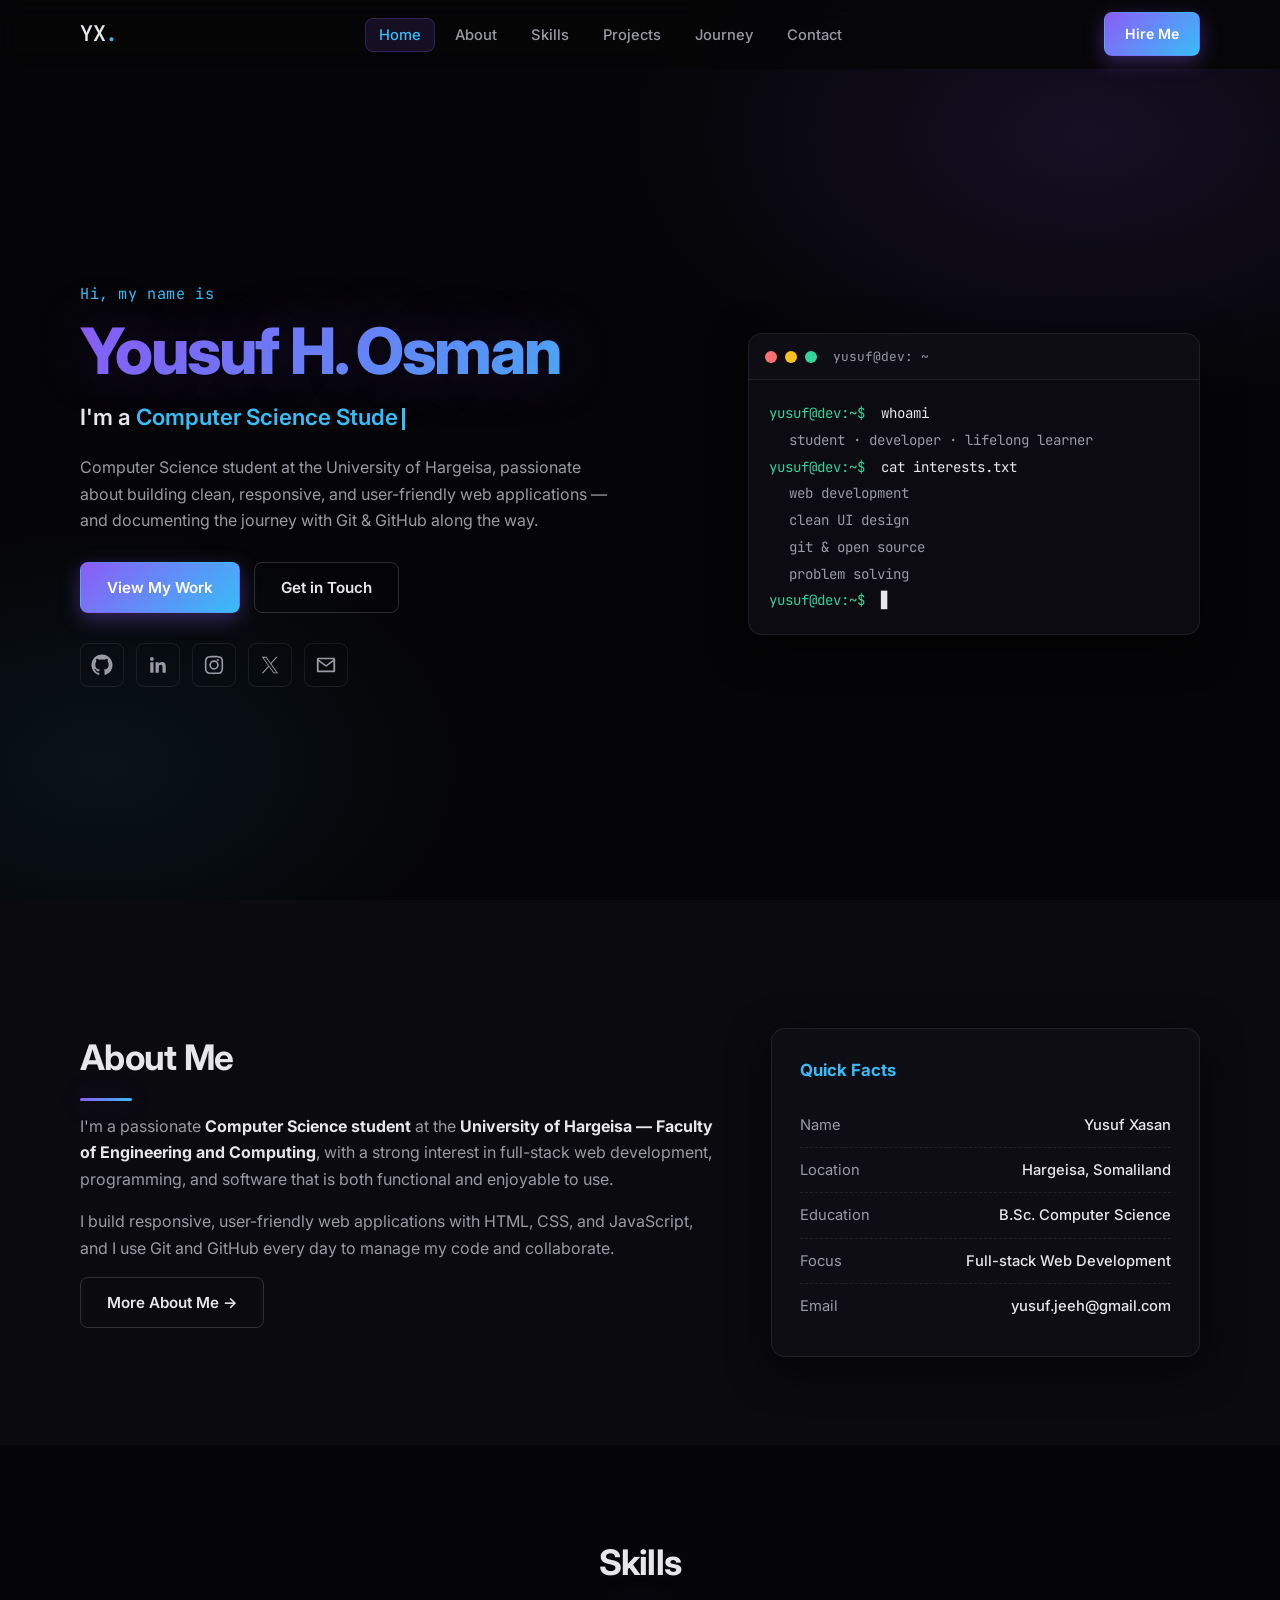
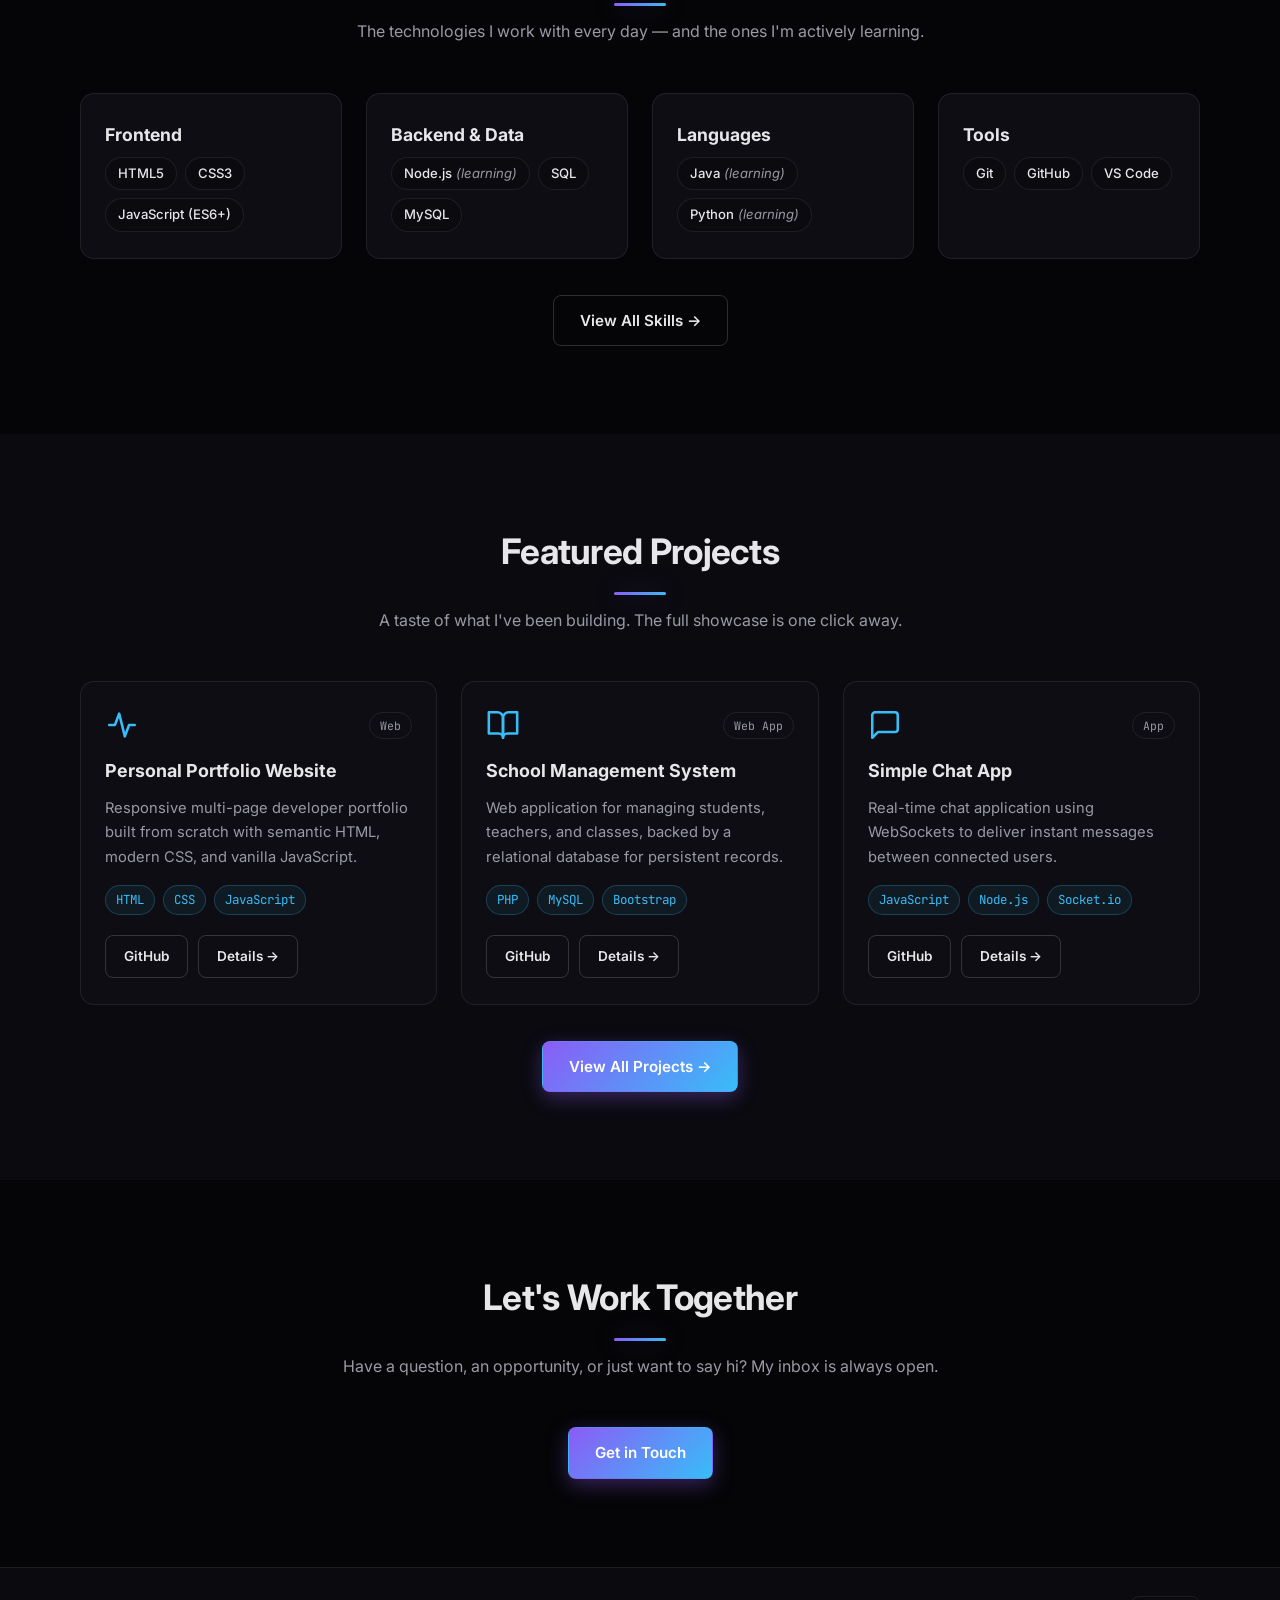
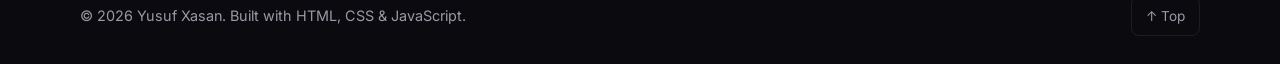
==== commit cba42207: "feat : added new urls" ====
--- a/index.html
+++ b/index.html
@@ -1,23 +1,29 @@
 <!DOCTYPE html>
 <html lang="en">
+
 <head>
   <meta charset="UTF-8">
   <meta name="viewport" content="width=device-width, initial-scale=1.0">
-  <meta name="description" content="Yusuf Xasan — Computer Science student and developer. Explore my skills, projects, and learning journey.">
+  <meta name="description"
+    content="Yusuf Xasan — Computer Science student and developer. Explore my skills, projects, and learning journey.">
   <meta name="author" content="Yusuf Xasan">
   <title>Yusuf H. Osman — Developer Portfolio</title>
 
   <!-- Favicon (inline SVG) -->
-  <link rel="icon" href="data:image/svg+xml,%3Csvg xmlns='http://www.w3.org/2000/svg' viewBox='0 0 100 100'%3E%3Crect width='100' height='100' rx='20' fill='%238b5cf6'/%3E%3Ctext x='50' y='70' font-size='55' font-family='monospace' font-weight='bold' text-anchor='middle' fill='white'%3EYX%3C/text%3E%3C/svg%3E">
+  <link rel="icon"
+    href="data:image/svg+xml,%3Csvg xmlns='http://www.w3.org/2000/svg' viewBox='0 0 100 100'%3E%3Crect width='100' height='100' rx='20' fill='%238b5cf6'/%3E%3Ctext x='50' y='70' font-size='55' font-family='monospace' font-weight='bold' text-anchor='middle' fill='white'%3EYX%3C/text%3E%3C/svg%3E">
 
   <!-- Fonts -->
   <link rel="preconnect" href="https://fonts.googleapis.com">
   <link rel="preconnect" href="https://fonts.gstatic.com" crossorigin>
-  <link href="https://fonts.googleapis.com/css2?family=Inter:wght@400;500;600;700;800&family=JetBrains+Mono:wght@400;600&display=swap" rel="stylesheet">
+  <link
+    href="https://fonts.googleapis.com/css2?family=Inter:wght@400;500;600;700;800&family=JetBrains+Mono:wght@400;600&display=swap"
+    rel="stylesheet">
 
   <!-- Styles -->
   <link rel="stylesheet" href="css/style.css">
 </head>
+
 <body>
 
   <!-- Header / Navigation -->
@@ -36,7 +42,8 @@
 
       <a href="pages/contact.html" class="btn btn-primary nav-cta">Hire Me</a>
 
-      <button class="nav-toggle" id="nav-toggle" aria-label="Toggle navigation" aria-expanded="false" aria-controls="nav-list">
+      <button class="nav-toggle" id="nav-toggle" aria-label="Toggle navigation" aria-expanded="false"
+        aria-controls="nav-list">
         <span></span><span></span><span></span>
       </button>
     </nav>
@@ -68,14 +75,42 @@
 
           <div class="hero-social reveal">
             <!-- GitHub: https://github.com/Yousuf-Hassan -->
-            <a href="https://github.com/Yousuf-Hassan" target="_blank" rel="noopener noreferrer"
-               class="social-link" aria-label="GitHub" title="GitHub">
-              <svg viewBox="0 0 24 24" width="22" height="22" fill="currentColor" aria-hidden="true"><path d="M12 .5C5.65.5.5 5.65.5 12c0 5.08 3.29 9.39 7.86 10.91.58.11.79-.25.79-.56 0-.28-.01-1.02-.02-2-3.2.7-3.87-1.54-3.87-1.54-.52-1.33-1.28-1.68-1.28-1.68-1.04-.71.08-.7.08-.7 1.15.08 1.76 1.18 1.76 1.18 1.03 1.75 2.69 1.25 3.34.95.1-.74.4-1.25.72-1.54-2.55-.29-5.23-1.28-5.23-5.68 0-1.26.45-2.28 1.18-3.09-.12-.29-.51-1.46.11-3.05 0 0 .96-.31 3.15 1.18a10.9 10.9 0 0 1 5.74 0c2.19-1.49 3.15-1.18 3.15-1.18.62 1.59.23 2.76.11 3.05.73.81 1.18 1.83 1.18 3.09 0 4.41-2.69 5.38-5.25 5.67.41.35.77 1.05.77 2.12 0 1.53-.01 2.76-.01 3.14 0 .31.21.67.8.56A11.52 11.52 0 0 0 23.5 12C23.5 5.65 18.35.5 12 .5Z"/></svg>
+            <a href="https://github.com/Yousuf-Hassan" target="_blank" rel="noopener noreferrer" class="social-link"
+              aria-label="GitHub" title="GitHub">
+              <svg viewBox="0 0 24 24" width="22" height="22" fill="currentColor" aria-hidden="true">
+                <path
+                  d="M12 .5C5.65.5.5 5.65.5 12c0 5.08 3.29 9.39 7.86 10.91.58.11.79-.25.79-.56 0-.28-.01-1.02-.02-2-3.2.7-3.87-1.54-3.87-1.54-.52-1.33-1.28-1.68-1.28-1.68-1.04-.71.08-.7.08-.7 1.15.08 1.76 1.18 1.76 1.18 1.03 1.75 2.69 1.25 3.34.95.1-.74.4-1.25.72-1.54-2.55-.29-5.23-1.28-5.23-5.68 0-1.26.45-2.28 1.18-3.09-.12-.29-.51-1.46.11-3.05 0 0 .96-.31 3.15 1.18a10.9 10.9 0 0 1 5.74 0c2.19-1.49 3.15-1.18 3.15-1.18.62 1.59.23 2.76.11 3.05.73.81 1.18 1.83 1.18 3.09 0 4.41-2.69 5.38-5.25 5.67.41.35.77 1.05.77 2.12 0 1.53-.01 2.76-.01 3.14 0 .31.21.67.8.56A11.52 11.52 0 0 0 23.5 12C23.5 5.65 18.35.5 12 .5Z" />
+              </svg>
             </a>
             <!-- LinkedIn: placeholder profile link -->
-            <a href="https://www.linkedin.com/in/yousuf-h-osman-4212aa3b0/" target="_blank" rel="noopener noreferrer"
-               class="social-link" aria-label="LinkedIn" title="LinkedIn">
-              <svg viewBox="0 0 24 24" width="22" height="22" fill="currentColor" aria-hidden="true"><path d="M20.45 20.45h-3.55v-5.57c0-1.33-.03-3.04-1.85-3.04-1.86 0-2.14 1.45-2.14 2.94v5.67H9.35V9h3.41v1.56h.05c.48-.9 1.64-1.85 3.37-1.85 3.6 0 4.27 2.37 4.27 5.46v6.28ZM5.34 7.43a2.06 2.06 0 1 1 0-4.12 2.06 2.06 0 0 1 0 4.12ZM7.12 20.45H3.55V9h3.57v11.45Z"/></svg>
+            <a href="https://www.linkedin.com/in/yousuf-h-osman-4212aa3b0/" target="_top" rel="noopener noreferrer"
+              class="social-link" aria-label="LinkedIn" title="LinkedIn">
+              <svg viewBox="0 0 24 24" width="22" height="22" fill="currentColor" aria-hidden="true">
+                <path
+                  d="M20.45 20.45h-3.55v-5.57c0-1.33-.03-3.04-1.85-3.04-1.86 0-2.14 1.45-2.14 2.94v5.67H9.35V9h3.41v1.56h.05c.48-.9 1.64-1.85 3.37-1.85 3.6 0 4.27 2.37 4.27 5.46v6.28ZM5.34 7.43a2.06 2.06 0 1 1 0-4.12 2.06 2.06 0 0 1 0 4.12ZM7.12 20.45H3.55V9h3.57v11.45Z" />
+              </svg>
+            </a>
+            <a href="https://www.instagram.com/haji_jeex/" target="_top" rel="noopener noreferrer" class="social-link"
+              aria-label="Instagram" title="Instagram">
+              <svg viewBox="0 0 24 24" width="22" height="22" fill="currentColor" aria-hidden="true">
+                <path
+                  d="M12 2c-2.72 0-3.06.01-4.12.06-1.06.05-1.79.22-2.43.47-.66.26-1.22.6-1.77 1.15-.55.55-.89 1.11-1.15 1.77-.25.64-.42 1.37-.47 2.43C2.01 8.94 2 9.28 2 12s.01 3.06.06 4.12c.05 1.06.22 1.79.47 2.43.26.66.6 1.22 1.15 1.77.55.55 1.11.89 1.77 1.15.64.25 1.37.42 2.43.47C8.94 21.99 9.28 22 12 22s3.06-.01 4.12-.06c1.06-.05 1.79-.22 2.43-.47.66-.26 1.22-.6 1.77-1.15.55-.55.89-1.11 1.15-1.77.25-.64.42-1.37.47-2.43.05-1.06.06-1.4.06-4.12s-.01-3.06-.06-4.12c-.05-1.06-.22-1.79-.47-2.43-.26-.66-.6-1.22-1.15-1.77-.55-.55-1.11-.89-1.77-1.15-.64-.25-1.37-.42-2.43-.47C15.06 2.01 14.72 2 12 2Zm0 1.8c2.67 0 2.99.01 4.04.06.98.04 1.5.21 1.86.35.47.18.8.4 1.15.75.35.35.57.68.75 1.15.14.36.31.88.35 1.86.05 1.05.06 1.37.06 4.04s-.01 2.99-.06 4.04c-.04.98-.21 1.5-.35 1.86-.18.47-.4.8-.75 1.15-.35.35-.68.57-1.15.75-.36.14-.88.31-1.86.35-1.05.05-1.37.06-4.04.06s-2.99-.01-4.04-.06c-.98-.04-1.5-.21-1.86-.35-.47-.18-.8-.4-1.15-.75-.35-.35-.57-.68-.75-1.15-.14-.36-.31-.88-.35-1.86C3.81 14.99 3.8 14.67 3.8 12s.01-2.99.06-4.04c.04-.98.21-1.5.35-1.86.18-.47.4-.8.75-1.15.35-.35.68-.57 1.15-.75.36-.14.88-.31 1.86-.35C9.01 3.81 9.33 3.8 12 3.8Zm0 3.05a5.15 5.15 0 1 0 0 10.3 5.15 5.15 0 0 0 0-10.3Zm0 8.5a3.35 3.35 0 1 1 0-6.7 3.35 3.35 0 0 1 0 6.7Zm5.35-8.7a1.2 1.2 0 1 1-2.4 0 1.2 1.2 0 0 1 2.4 0Z" />
+              </svg>
+            </a>
+            <a href="https://x.com/haji_jeex" target="_top" rel="noopener noreferrer" class="social-link" aria-label="X"
+              title="X">
+              <svg viewBox="0 0 24 24" width="22" height="22" fill="currentColor" aria-hidden="true">
+                <path
+                  d="M13.51 10.77 20.34 3h-1.62l-5.93 6.75L7.98 3H3l7.16 10.03L3 21h1.62l6.26-7.12L15.78 21h4.98l-7.25-10.23Zm-2.22 2.52-.73-1.02L5.05 4.2h2.5l4.65 6.5.73 1.02 6.05 8.46h-2.5l-4.93-6.89Z" />
+              </svg>
+            </a>
+
+            <a href="mailto:your-email@example.com" target="_top" rel="noopener noreferrer" class="social-link"
+              aria-label="Email" title="Email">
+              <svg viewBox="0 0 24 24" width="22" height="22" fill="currentColor" aria-hidden="true">
+                <path
+                  d="M2 5.5C2 4.67 2.67 4 3.5 4h17c.83 0 1.5.67 1.5 1.5v13c0 .83-.67 1.5-1.5 1.5h-17C2.67 20 2 19.33 2 18.5v-13Zm2 .2v.3l8 6 8-6v-.3H4Zm16 2.5-7.4 5.55a1 1 0 0 1-1.2 0L4 8.2V18h16V8.2Z" />
+              </svg>
             </a>
           </div>
         </div>
@@ -147,14 +182,17 @@
           <article class="skill-card reveal">
             <h3 class="skill-card-title">Frontend</h3>
             <ul class="skill-tags">
-              <li>HTML5</li><li>CSS3</li><li>JavaScript (ES6+)</li>
+              <li>HTML5</li>
+              <li>CSS3</li>
+              <li>JavaScript (ES6+)</li>
             </ul>
           </article>
           <article class="skill-card reveal">
             <h3 class="skill-card-title">Backend &amp; Data</h3>
             <ul class="skill-tags">
               <li>Node.js <span class="tag-note">(learning)</span></li>
-              <li>SQL</li><li>MySQL</li>
+              <li>SQL</li>
+              <li>MySQL</li>
             </ul>
           </article>
           <article class="skill-card reveal">
@@ -167,7 +205,9 @@
           <article class="skill-card reveal">
             <h3 class="skill-card-title">Tools</h3>
             <ul class="skill-tags">
-              <li>Git</li><li>GitHub</li><li>VS Code</li>
+              <li>Git</li>
+              <li>GitHub</li>
+              <li>VS Code</li>
             </ul>
           </article>
         </div>
@@ -190,7 +230,10 @@
           <!-- Project 1 -->
           <article class="project-card reveal">
             <div class="project-card-head">
-              <svg viewBox="0 0 24 24" width="34" height="34" fill="none" stroke="var(--accent-2)" stroke-width="1.8" stroke-linecap="round" stroke-linejoin="round" aria-hidden="true"><path d="M3 12h4l3-8 4 16 3-8h4"/></svg>
+              <svg viewBox="0 0 24 24" width="34" height="34" fill="none" stroke="var(--accent-2)" stroke-width="1.8"
+                stroke-linecap="round" stroke-linejoin="round" aria-hidden="true">
+                <path d="M3 12h4l3-8 4 16 3-8h4" />
+              </svg>
               <span class="project-category">Web</span>
             </div>
             <h3 class="project-title">Personal Portfolio Website</h3>
@@ -199,10 +242,13 @@
               modern CSS, and vanilla JavaScript.
             </p>
             <ul class="project-tech">
-              <li>HTML</li><li>CSS</li><li>JavaScript</li>
+              <li>HTML</li>
+              <li>CSS</li>
+              <li>JavaScript</li>
             </ul>
             <div class="project-actions">
-              <a href="https://github.com/Yousuf-Hassan" target="_blank" rel="noopener noreferrer" class="btn btn-outline btn-sm">GitHub</a>
+              <a href="https://github.com/Yousuf-Hassan" target="_blank" rel="noopener noreferrer"
+                class="btn btn-outline btn-sm">GitHub</a>
               <a href="pages/projects.html" class="btn btn-outline btn-sm">Details →</a>
             </div>
           </article>
@@ -210,7 +256,11 @@
           <!-- Project 2 -->
           <article class="project-card reveal">
             <div class="project-card-head">
-              <svg viewBox="0 0 24 24" width="34" height="34" fill="none" stroke="var(--accent-2)" stroke-width="1.8" stroke-linecap="round" stroke-linejoin="round" aria-hidden="true"><path d="M2 3h6a4 4 0 0 1 4 4v14a3 3 0 0 0-3-3H2z"/><path d="M22 3h-6a4 4 0 0 0-4 4v14a3 3 0 0 1 3-3h7z"/></svg>
+              <svg viewBox="0 0 24 24" width="34" height="34" fill="none" stroke="var(--accent-2)" stroke-width="1.8"
+                stroke-linecap="round" stroke-linejoin="round" aria-hidden="true">
+                <path d="M2 3h6a4 4 0 0 1 4 4v14a3 3 0 0 0-3-3H2z" />
+                <path d="M22 3h-6a4 4 0 0 0-4 4v14a3 3 0 0 1 3-3h7z" />
+              </svg>
               <span class="project-category">Web App</span>
             </div>
             <h3 class="project-title">School Management System</h3>
@@ -219,10 +269,13 @@
               database for persistent records.
             </p>
             <ul class="project-tech">
-              <li>PHP</li><li>MySQL</li><li>Bootstrap</li>
+              <li>PHP</li>
+              <li>MySQL</li>
+              <li>Bootstrap</li>
             </ul>
             <div class="project-actions">
-              <a href="https://github.com/Yousuf-Hassan" target="_blank" rel="noopener noreferrer" class="btn btn-outline btn-sm">GitHub</a>
+              <a href="https://github.com/Yousuf-Hassan" target="_blank" rel="noopener noreferrer"
+                class="btn btn-outline btn-sm">GitHub</a>
               <a href="pages/projects.html" class="btn btn-outline btn-sm">Details →</a>
             </div>
           </article>
@@ -230,7 +283,10 @@
           <!-- Project 3 -->
           <article class="project-card reveal">
             <div class="project-card-head">
-              <svg viewBox="0 0 24 24" width="34" height="34" fill="none" stroke="var(--accent-2)" stroke-width="1.8" stroke-linecap="round" stroke-linejoin="round" aria-hidden="true"><path d="M21 15a2 2 0 0 1-2 2H7l-4 4V5a2 2 0 0 1 2-2h14a2 2 0 0 1 2 2z"/></svg>
+              <svg viewBox="0 0 24 24" width="34" height="34" fill="none" stroke="var(--accent-2)" stroke-width="1.8"
+                stroke-linecap="round" stroke-linejoin="round" aria-hidden="true">
+                <path d="M21 15a2 2 0 0 1-2 2H7l-4 4V5a2 2 0 0 1 2-2h14a2 2 0 0 1 2 2z" />
+              </svg>
               <span class="project-category">App</span>
             </div>
             <h3 class="project-title">Simple Chat App</h3>
@@ -239,10 +295,13 @@
               connected users.
             </p>
             <ul class="project-tech">
-              <li>JavaScript</li><li>Node.js</li><li>Socket.io</li>
+              <li>JavaScript</li>
+              <li>Node.js</li>
+              <li>Socket.io</li>
             </ul>
             <div class="project-actions">
-              <a href="https://github.com/Yousuf-Hassan" target="_blank" rel="noopener noreferrer" class="btn btn-outline btn-sm">GitHub</a>
+              <a href="https://github.com/Yousuf-Hassan" target="_blank" rel="noopener noreferrer"
+                class="btn btn-outline btn-sm">GitHub</a>
               <a href="pages/projects.html" class="btn btn-outline btn-sm">Details →</a>
             </div>
           </article>
@@ -276,4 +335,5 @@
 
   <script src="js/main.js"></script>
 </body>
-</html>
+
+</html>
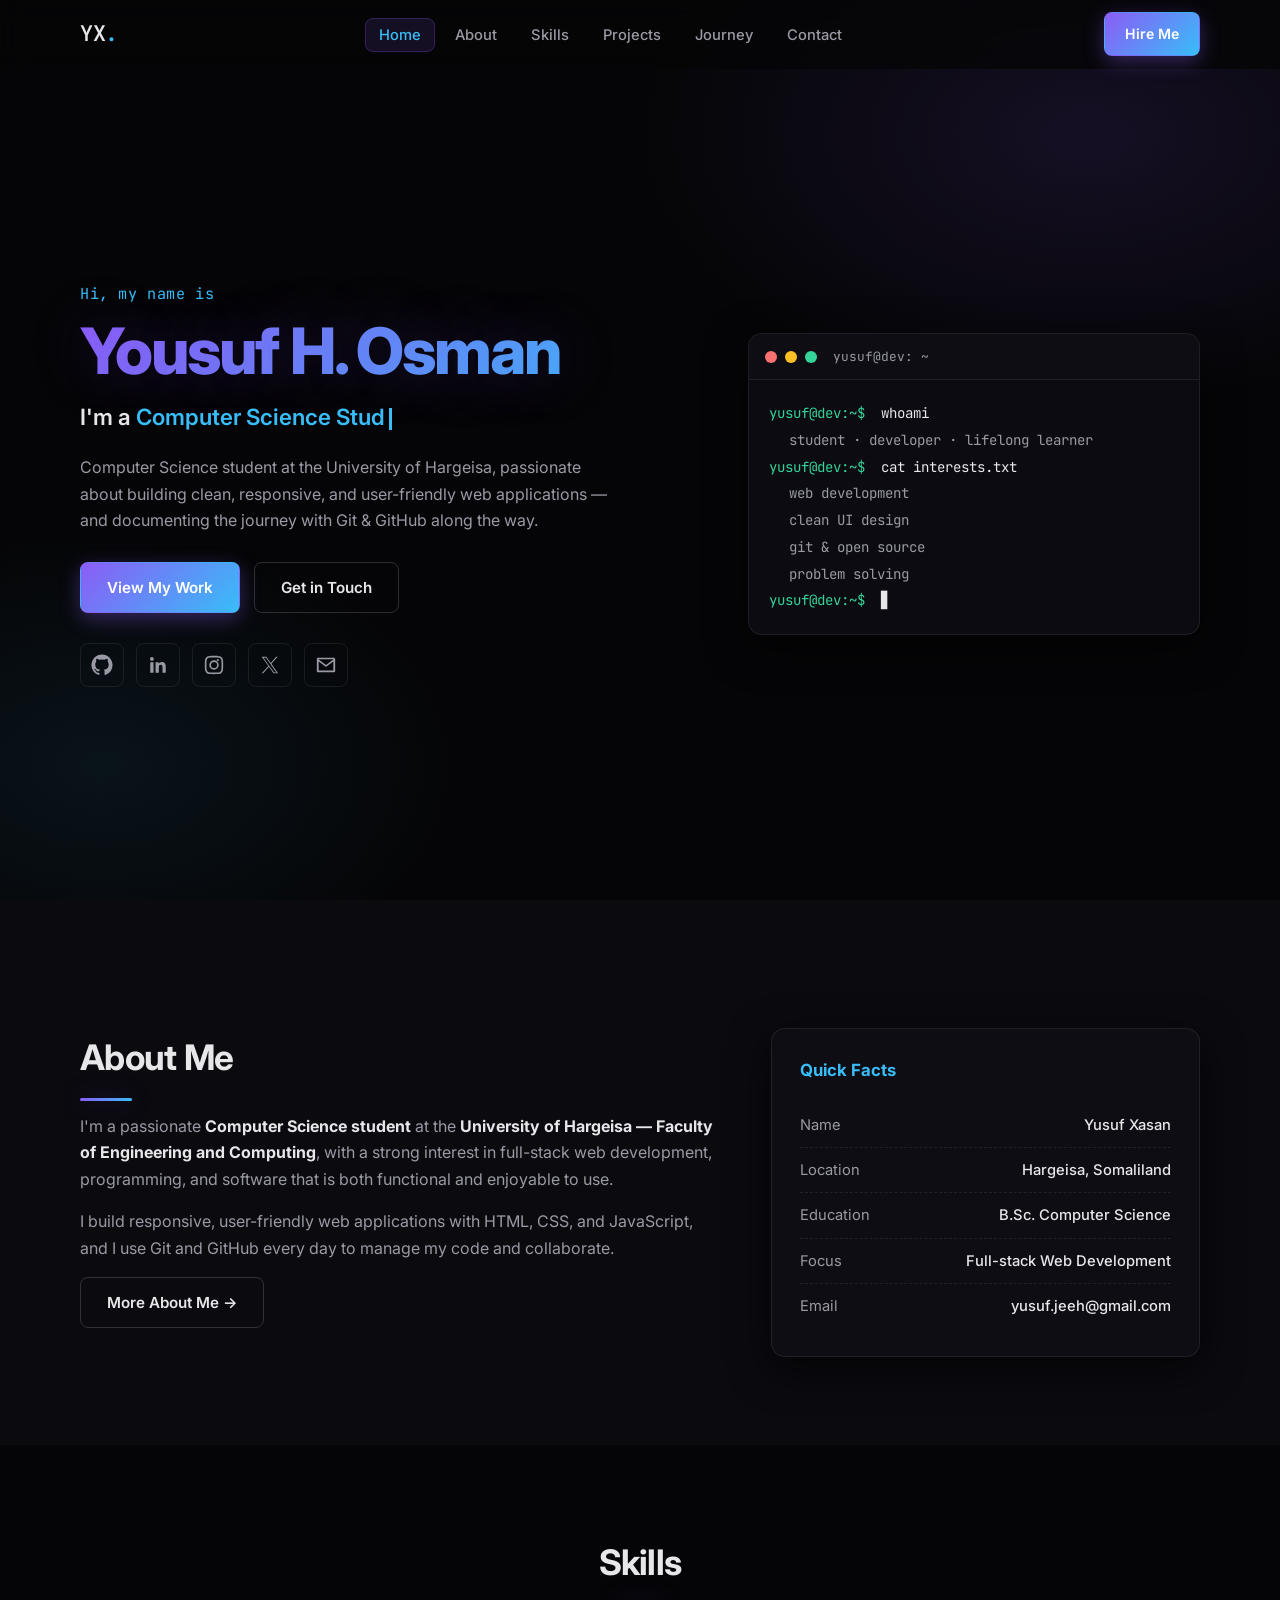
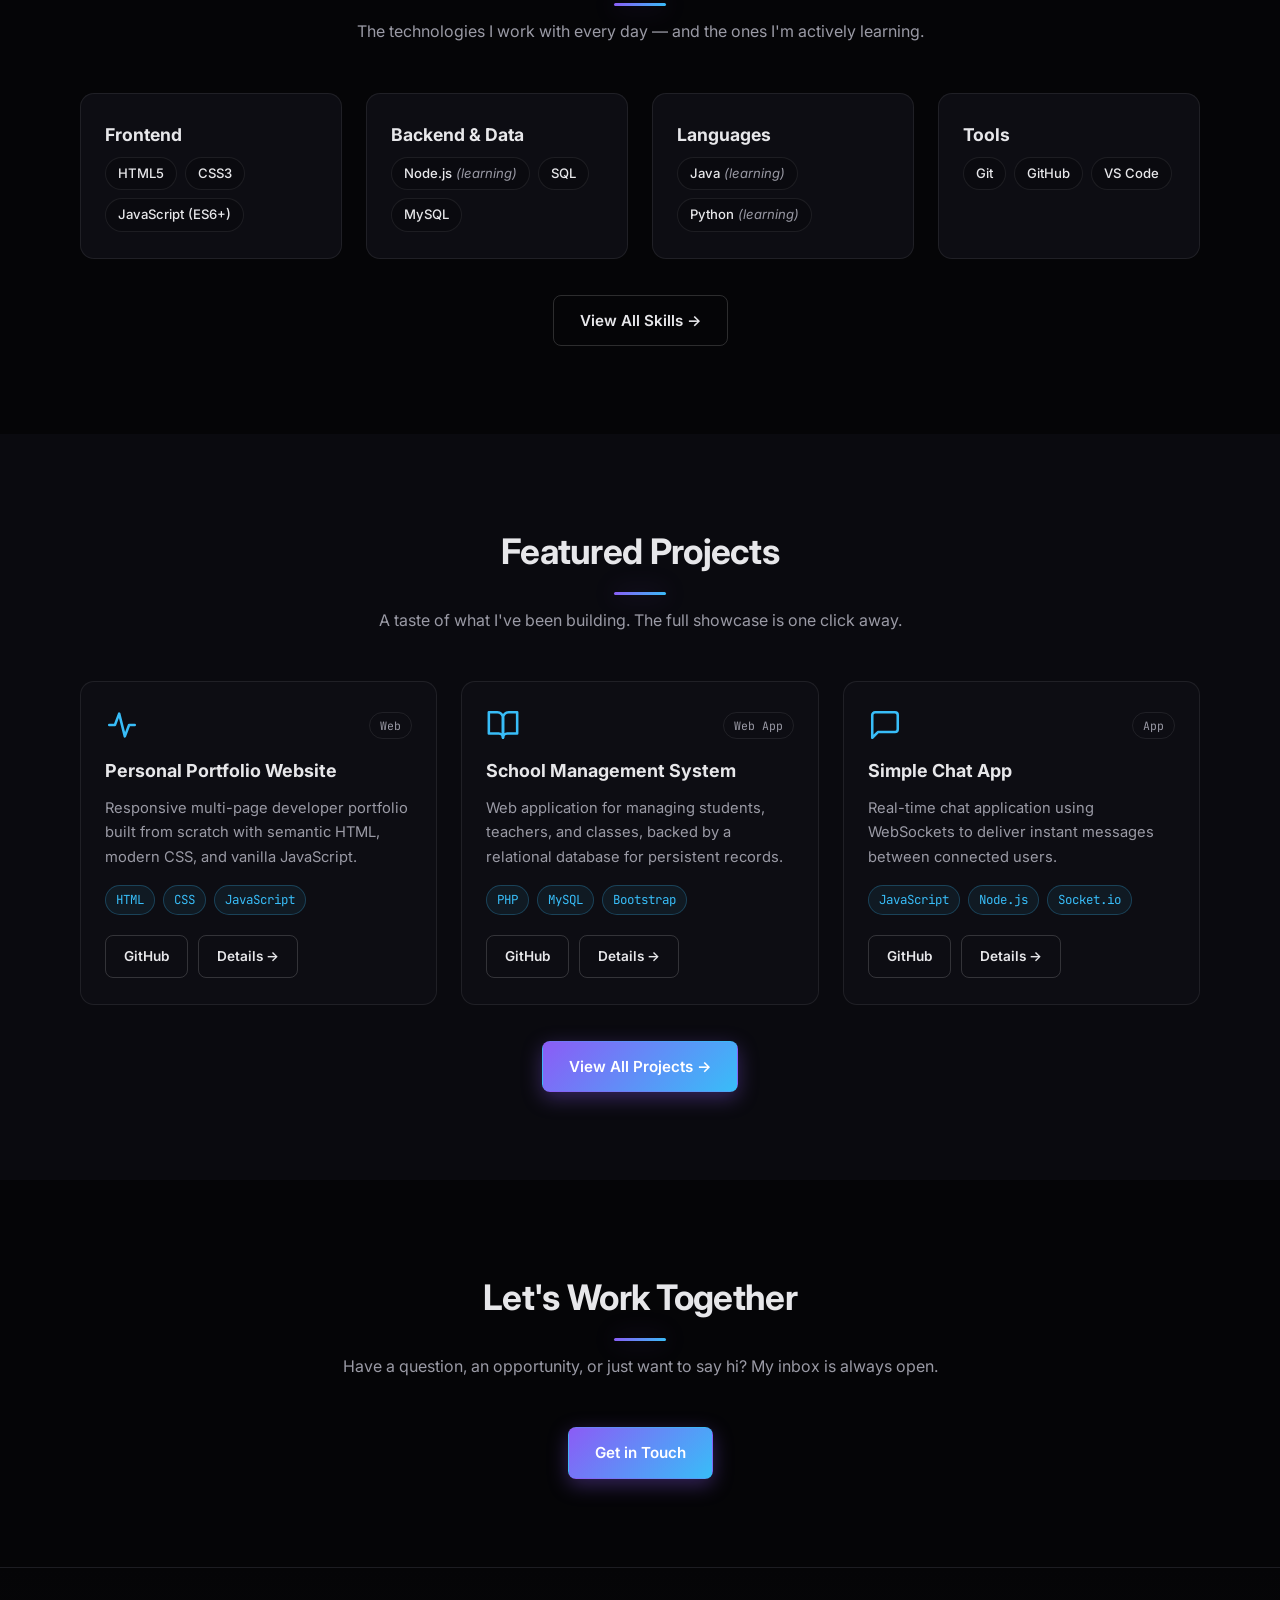
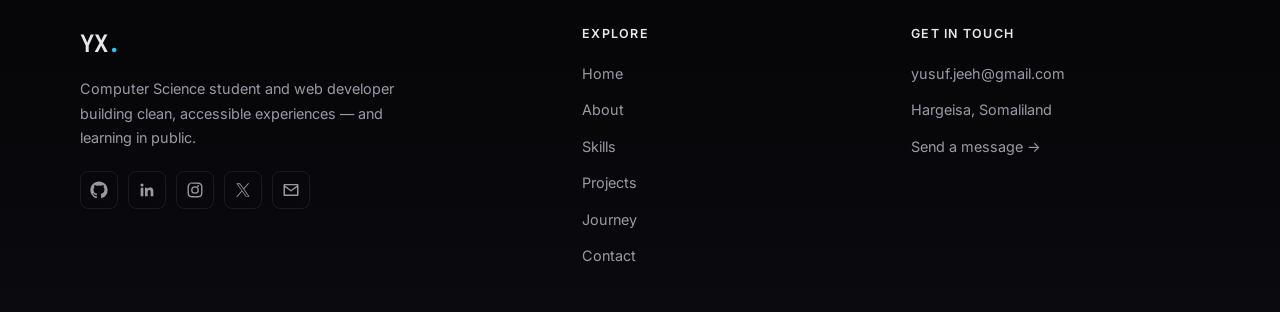
==== commit 5cbed1ab: "feat: add professional footer across all pages Replace the minimal one-line footer with a structured" ====
--- a/index.html
+++ b/index.html
@@ -327,13 +327,83 @@
 
   <!-- Footer -->
   <footer class="site-footer">
-    <div class="container footer-inner">
-      <p>© <span id="year"></span> Yusuf Xasan. Built with HTML, CSS &amp; JavaScript.</p>
-      <a href="#home" class="back-to-top" aria-label="Back to top">↑ Top</a>
+    <div class="container">
+      <div class="footer-grid">
+        <!-- Brand -->
+        <div class="footer-col footer-brand">
+          <a href="index.html" class="footer-logo" aria-label="Yusuf Xasan — home">YX<span
+              class="footer-logo-dot">.</span></a>
+          <p class="footer-tagline">
+            Computer Science student and web developer building clean, accessible
+            experiences — and learning in public.
+          </p>
+          <div class="footer-social">
+            <a href="https://github.com/Yousuf-Hassan" target="_blank" rel="noopener noreferrer" class="social-link"
+              aria-label="GitHub" title="GitHub">
+              <svg viewBox="0 0 24 24" width="18" height="18" fill="currentColor" aria-hidden="true">
+                <path
+                  d="M12 .5C5.65.5.5 5.65.5 12c0 5.08 3.29 9.39 7.86 10.91.58.11.79-.25.79-.56 0-.28-.01-1.02-.02-2-3.2.7-3.87-1.54-3.87-1.54-.52-1.33-1.28-1.68-1.28-1.68-1.04-.71.08-.7.08-.7 1.15.08 1.76 1.18 1.76 1.18 1.03 1.75 2.69 1.25 3.34.95.1-.74.4-1.25.72-1.54-2.55-.29-5.23-1.28-5.23-5.68 0-1.26.45-2.28 1.18-3.09-.12-.29-.51-1.46.11-3.05 0 0 .96-.31 3.15 1.18a10.9 10.9 0 0 1 5.74 0c2.19-1.49 3.15-1.18 3.15-1.18.62 1.59.23 2.76.11 3.05.73.81 1.18 1.83 1.18 3.09 0 4.41-2.69 5.38-5.25 5.67.41.35.77 1.05.77 2.12 0 1.53-.01 2.76-.01 3.14 0 .31.21.67.8.56A11.52 11.52 0 0 0 23.5 12C23.5 5.65 18.35.5 12 .5Z" />
+              </svg>
+            </a>
+            <a href="https://www.linkedin.com/in/yousuf-h-osman-4212aa3b0/" target="_blank" rel="noopener noreferrer"
+              class="social-link" aria-label="LinkedIn" title="LinkedIn">
+              <svg viewBox="0 0 24 24" width="18" height="18" fill="currentColor" aria-hidden="true">
+                <path
+                  d="M20.45 20.45h-3.55v-5.57c0-1.33-.03-3.04-1.85-3.04-1.86 0-2.14 1.45-2.14 2.94v5.67H9.35V9h3.41v1.56h.05c.48-.9 1.64-1.85 3.37-1.85 3.6 0 4.27 2.37 4.27 5.46v6.28ZM5.34 7.43a2.06 2.06 0 1 1 0-4.12 2.06 2.06 0 0 1 0 4.12ZM7.12 20.45H3.55V9h3.57v11.45Z" />
+              </svg>
+            </a>
+            <a href="https://www.instagram.com/haji_jeex/" target="_blank" rel="noopener noreferrer"
+              class="social-link" aria-label="Instagram" title="Instagram">
+              <svg viewBox="0 0 24 24" width="18" height="18" fill="currentColor" aria-hidden="true">
+                <path
+                  d="M12 2c-2.72 0-3.06.01-4.12.06-1.06.05-1.79.22-2.43.47-.66.26-1.22.6-1.77 1.15-.55.55-.89 1.11-1.15 1.77-.25.64-.42 1.37-.47 2.43C2.01 8.94 2 9.28 2 12s.01 3.06.06 4.12c.05 1.06.22 1.79.47 2.43.26.66.6 1.22 1.15 1.77.55.55 1.11.89 1.77 1.15.64.25 1.37.42 2.43.47C8.94 21.99 9.28 22 12 22s3.06-.01 4.12-.06c1.06-.05 1.79-.22 2.43-.47.66-.26 1.22-.6 1.77-1.15.55-.55.89-1.11 1.15-1.77.25-.64.42-1.37.47-2.43.05-1.06.06-1.4.06-4.12s-.01-3.06-.06-4.12c-.05-1.06-.22-1.79-.47-2.43-.26-.66-.6-1.22-1.15-1.77-.55-.55-1.11-.89-1.77-1.15-.64-.25-1.37-.42-2.43-.47C15.06 2.01 14.72 2 12 2Zm0 1.8c2.67 0 2.99.01 4.04.06.98.04 1.5.21 1.86.35.47.18.8.4 1.15.75.35.35.57.68.75 1.15.14.36.31.88.35 1.86.05 1.05.06 1.37.06 4.04s-.01 2.99-.06 4.04c-.04.98-.21 1.5-.35 1.86-.18.47-.4.8-.75 1.15-.35.35-.68.57-1.15.75-.36.14-.88.31-1.86.35-1.05.05-1.37.06-4.04.06s-2.99-.01-4.04-.06c-.98-.04-1.5-.21-1.86-.35-.47-.18-.8-.4-1.15-.75-.35-.35-.57-.68-.75-1.15-.14-.36-.31-.88-.35-1.86C3.81 14.99 3.8 14.67 3.8 12s.01-2.99.06-4.04c.04-.98.21-1.5.35-1.86.18-.47.4-.8.75-1.15.35-.35.57-.68.75-1.15.36-.14.88-.31 1.86-.35C9.01 3.81 9.33 3.8 12 3.8Zm0 3.05a5.15 5.15 0 1 0 0 10.3 5.15 5.15 0 0 0 0-10.3Zm0 8.5a3.35 3.35 0 1 1 0-6.7 3.35 3.35 0 0 1 0 6.7Zm5.35-8.7a1.2 1.2 0 1 1-2.4 0 1.2 1.2 0 0 1 2.4 0Z" />
+              </svg>
+            </a>
+            <a href="https://x.com/haji_jeex" target="_blank" rel="noopener noreferrer" class="social-link"
+              aria-label="X" title="X">
+              <svg viewBox="0 0 24 24" width="18" height="18" fill="currentColor" aria-hidden="true">
+                <path
+                  d="M13.51 10.77 20.34 3h-1.62l-5.93 6.75L7.98 3H3l7.16 10.03L3 21h1.62l6.26-7.12L15.78 21h4.98l-7.25-10.23Zm-2.22 2.52-.73-1.02L5.05 4.2h2.5l4.65 6.5.73 1.02 6.05 8.46h-2.5l-4.93-6.89Z" />
+              </svg>
+            </a>
+            <a href="mailto:yusuf.jeeh@gmail.com" target="_blank" rel="noopener noreferrer" class="social-link"
+              aria-label="Email" title="Email">
+              <svg viewBox="0 0 24 24" width="18" height="18" fill="currentColor" aria-hidden="true">
+                <path
+                  d="M2 5.5C2 4.67 2.67 4 3.5 4h17c.83 0 1.5.67 1.5 1.5v13c0 .83-.67 1.5-1.5 1.5h-17C2.67 20 2 19.33 2 18.5v-13Zm2 .2v.3l8 6 8-6v-.3H4Zm16 2.5-7.4 5.55a1 1 0 0 1-1.2 0L4 8.2V18h16V8.2Z" />
+              </svg>
+            </a>
+          </div>
+        </div>
+
+        <!-- Explore -->
+        <div class="footer-col">
+          <h4 class="footer-heading">Explore</h4>
+          <ul class="footer-links">
+            <li><a href="index.html">Home</a></li>
+            <li><a href="pages/about.html">About</a></li>
+            <li><a href="pages/skills.html">Skills</a></li>
+            <li><a href="pages/projects.html">Projects</a></li>
+            <li><a href="pages/journey.html">Journey</a></li>
+            <li><a href="pages/contact.html">Contact</a></li>
+          </ul>
+        </div>
+
+        <!-- Contact -->
+        <div class="footer-col">
+          <h4 class="footer-heading">Get in Touch</h4>
+          <ul class="footer-links">
+            <li><a href="mailto:yusuf.jeeh@gmail.com">yusuf.jeeh@gmail.com</a></li>
+            <li><span>Hargeisa, Somaliland</span></li>
+            <li><a href="pages/contact.html">Send a message →</a></li>
+          </ul>
+        </div>
+      </div>
+
     </div>
   </footer>
 
   <script src="js/main.js"></script>
 </body>
 
-</html>+</html>
--- a/css/style.css
+++ b/css/style.css
@@ -954,17 +954,84 @@
 /* ---------- Footer ---------- */
 .site-footer {
   border-top: 1px solid var(--border);
-  padding: 28px 0;
-  background: var(--bg-soft);
-}
-
-.footer-inner {
+  background: linear-gradient(180deg, var(--bg) 0%, var(--bg-soft) 100%);
+  padding-top: 56px;
+}
+
+.footer-grid {
+  display: grid;
+  grid-template-columns: 1.6fr 1fr 1fr;
+  gap: 40px;
+  padding-bottom: 44px;
+}
+
+.footer-logo {
+  font-family: var(--font-mono);
+  font-size: 1.5rem;
+  font-weight: 700;
+  letter-spacing: -0.02em;
+  color: var(--text);
+}
+
+.footer-logo-dot {
+  color: var(--accent-2);
+}
+
+.footer-tagline {
+  margin-top: 14px;
+  max-width: 340px;
+  font-size: 0.9rem;
+  line-height: 1.7;
+  color: var(--text-muted);
+}
+
+.footer-social {
+  display: flex;
+  gap: 10px;
+  margin-top: 20px;
+}
+
+.footer-social .social-link {
+  width: 38px;
+  height: 38px;
+  border-radius: var(--radius-sm);
+}
+
+.footer-heading {
+  margin-bottom: 16px;
+  font-size: 0.78rem;
+  font-weight: 600;
+  text-transform: uppercase;
+  letter-spacing: 0.1em;
+  color: var(--text);
+}
+
+.footer-links {
+  display: flex;
+  flex-direction: column;
+  gap: 10px;
+}
+
+.footer-links a,
+.footer-links span {
+  font-size: 0.9rem;
+  color: var(--text-muted);
+  transition: var(--transition);
+}
+
+.footer-links a:hover {
+  color: var(--accent-2);
+}
+
+.footer-bottom {
   display: flex;
   align-items: center;
   justify-content: space-between;
-  gap: 16px;
+  gap: 14px 24px;
   flex-wrap: wrap;
-  font-size: 0.9rem;
+  padding: 20px 0;
+  border-top: 1px solid var(--border);
+  font-size: 0.85rem;
   color: var(--text-muted);
 }
 
@@ -1081,6 +1148,16 @@
     grid-template-columns: 1fr;
     gap: 0;
   }
+
+  .footer-grid {
+    grid-template-columns: 1fr;
+    gap: 32px;
+  }
+
+  .footer-bottom {
+    justify-content: center;
+    text-align: center;
+  }
 }
 
 /* Respect users who prefer reduced motion */
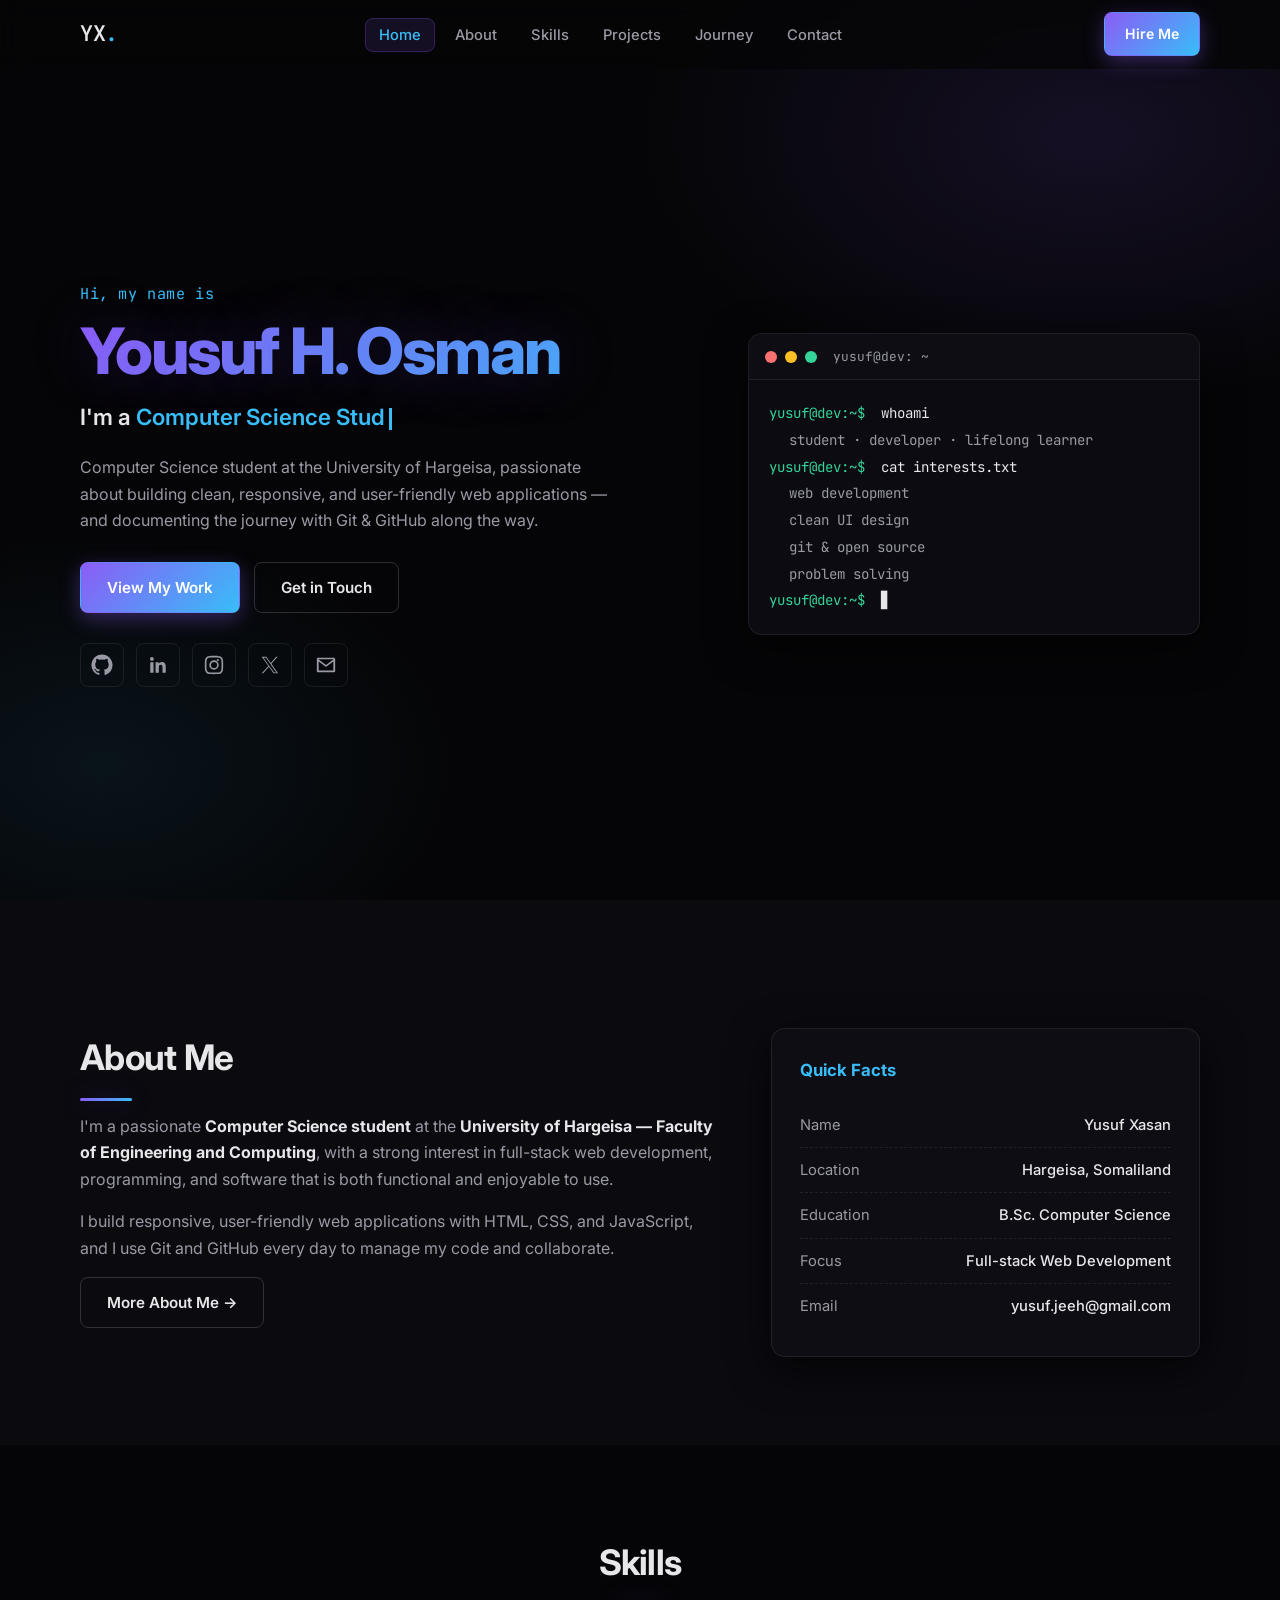
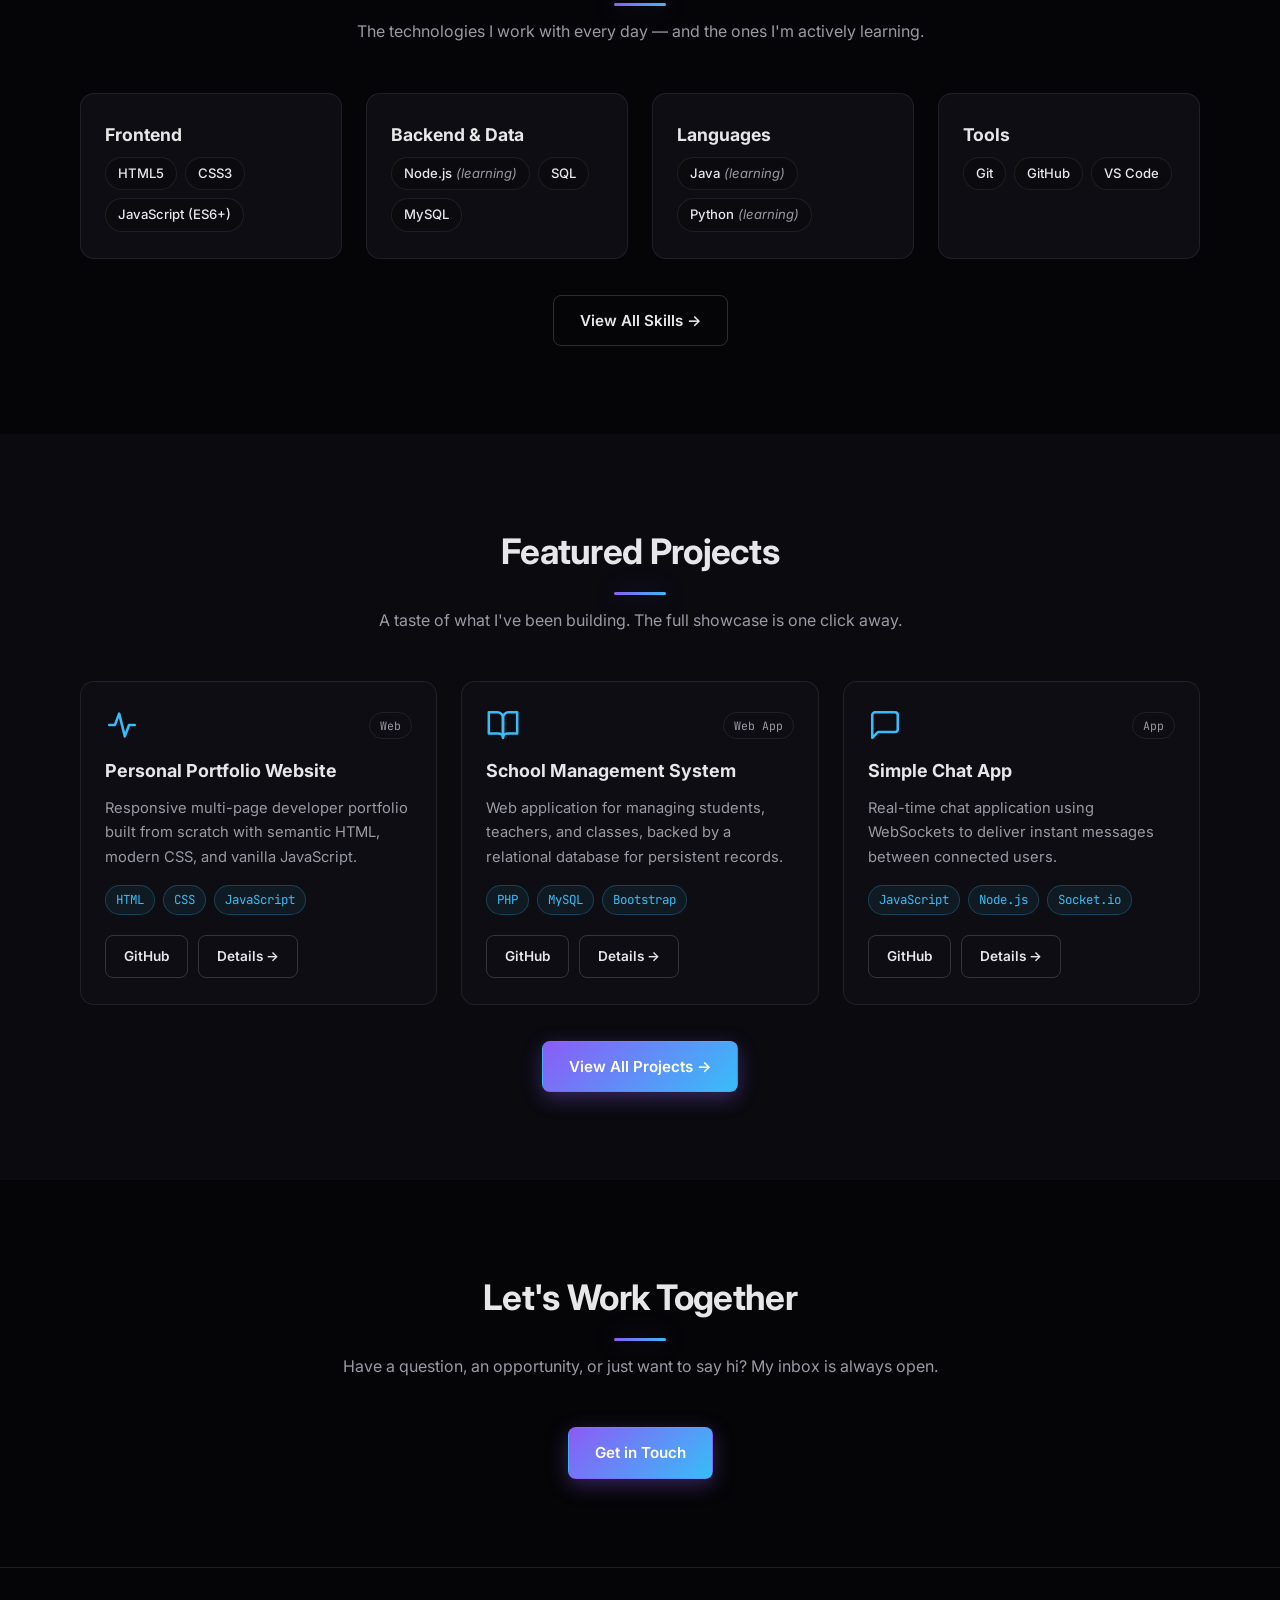
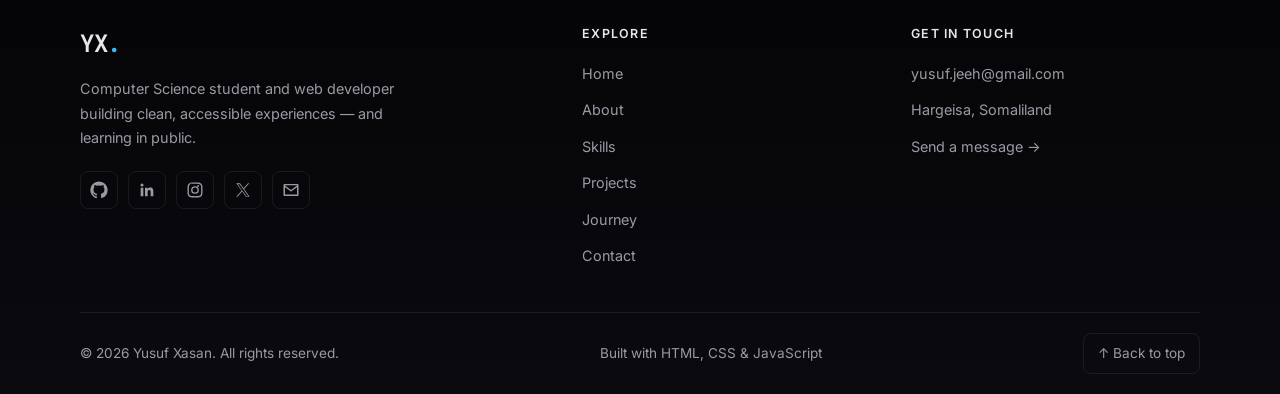
==== commit 400d6eb9: "fix: restore footer bottom bar on home page The home page footer was missing the bottom bar (copyrig" ====
--- a/index.html
+++ b/index.html
@@ -400,6 +400,11 @@
         </div>
       </div>
 
+      <div class="footer-bottom">
+        <p>© <span id="year"></span> Yusuf Xasan. All rights reserved.</p>
+        <p class="footer-credit">Built with HTML, CSS &amp; JavaScript</p>
+        <a href="#home" class="back-to-top" aria-label="Back to top">↑ Back to top</a>
+      </div>
     </div>
   </footer>
 
